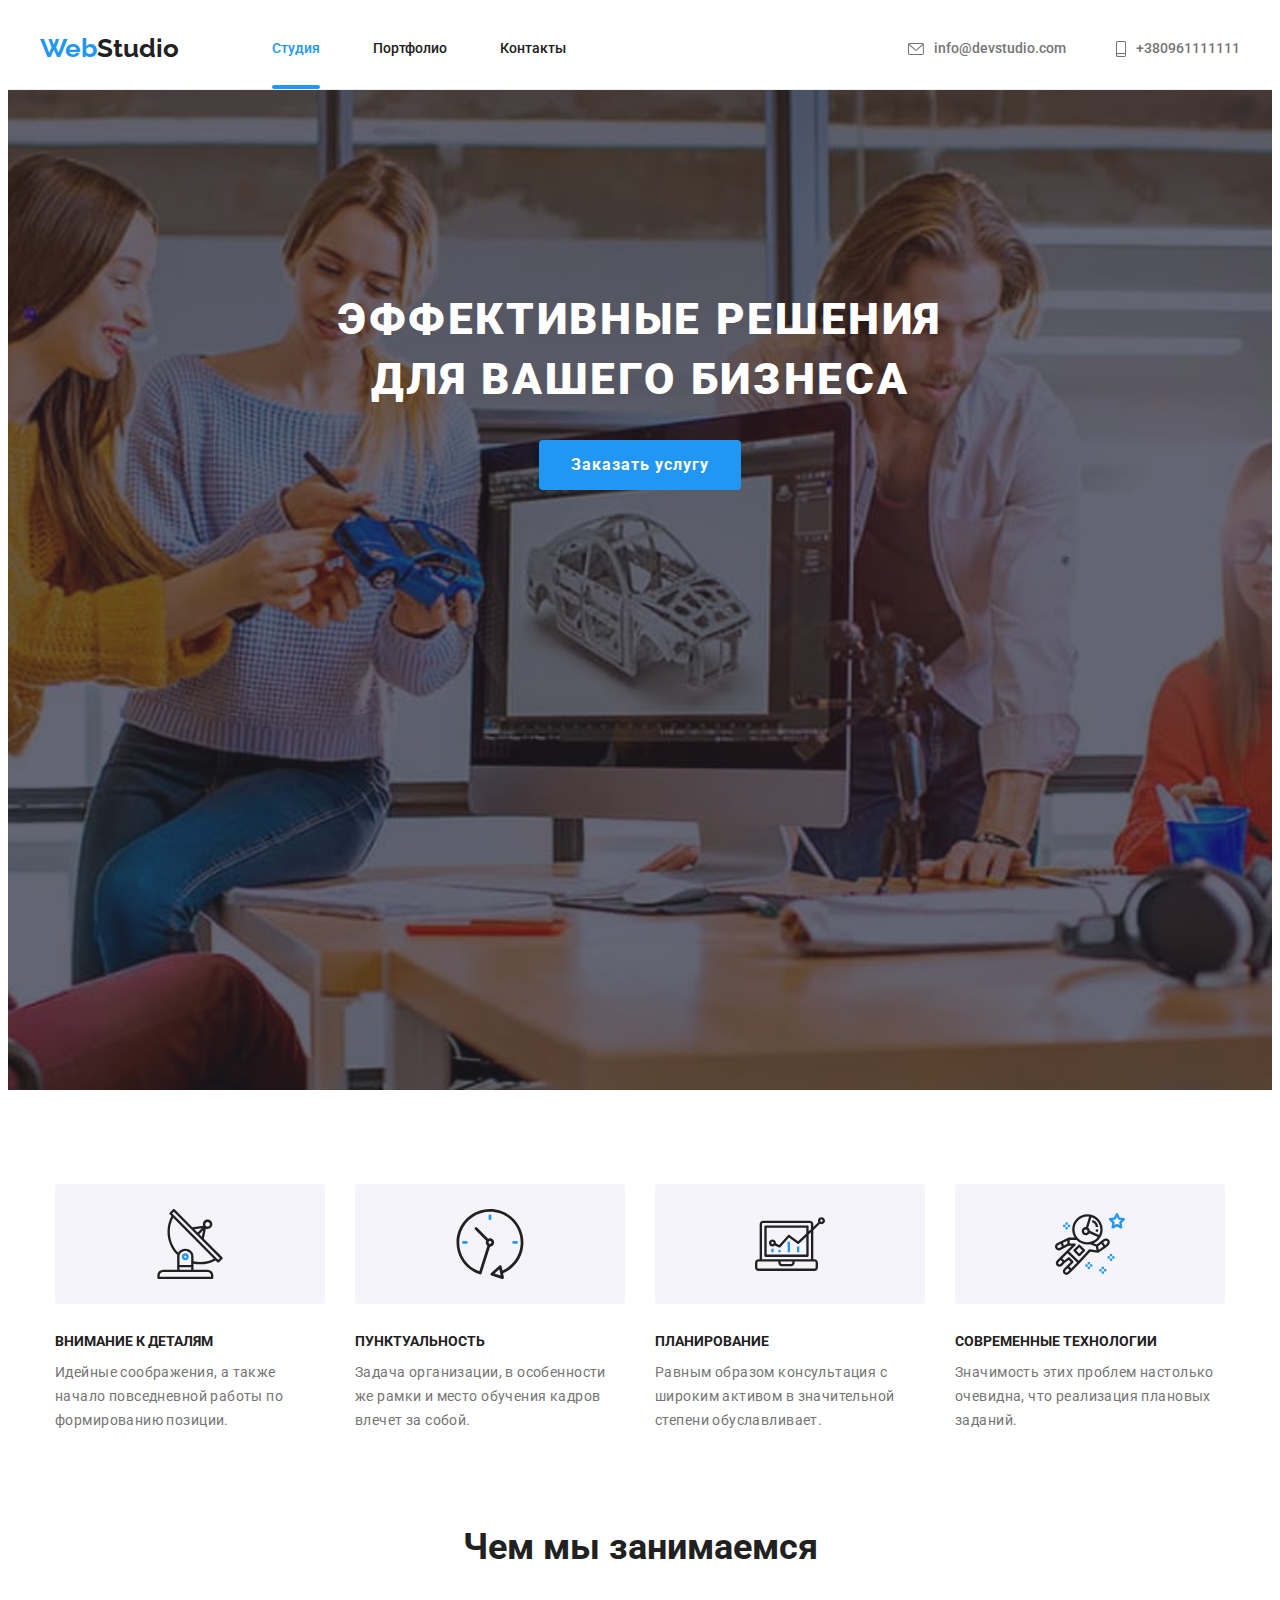
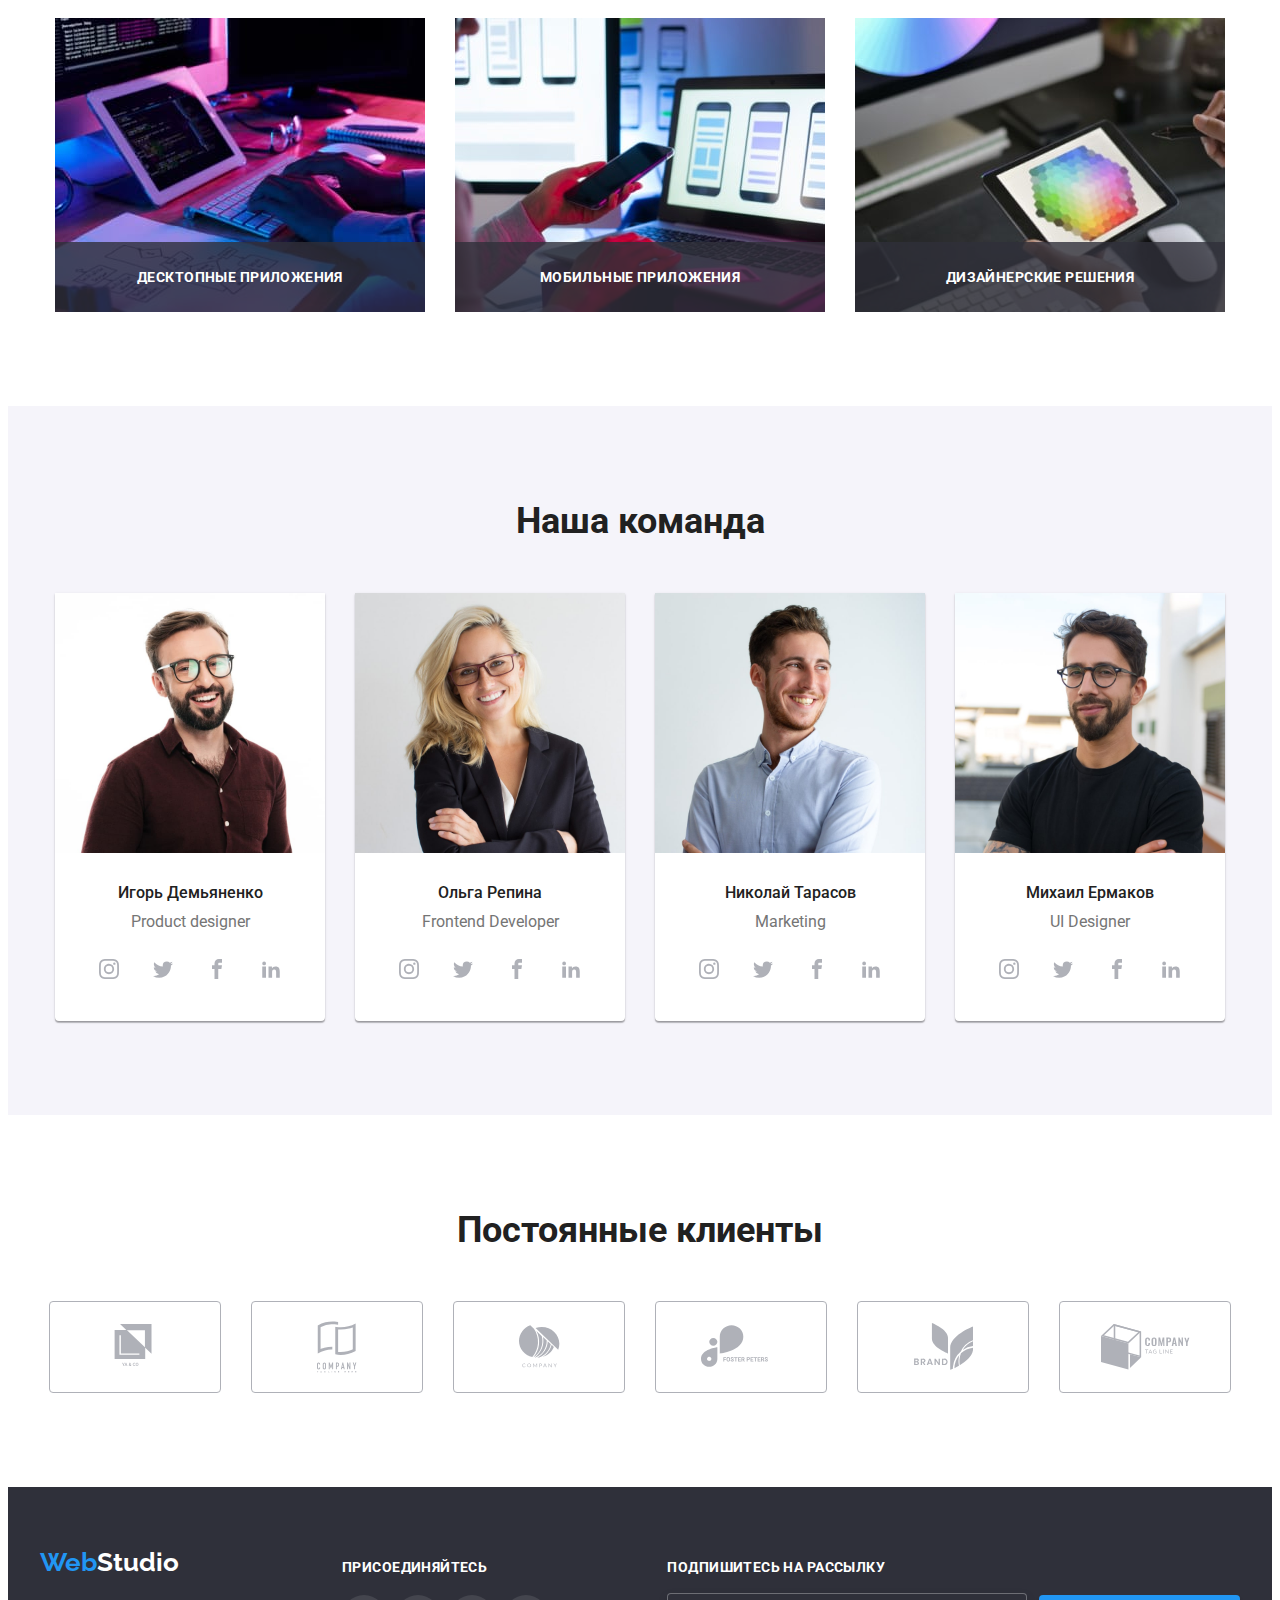
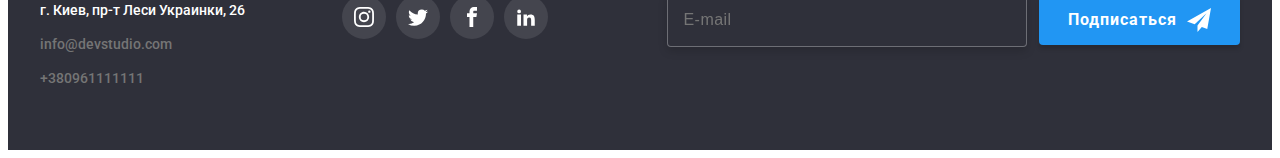
==== index.html @ 66cafb32 "Исходные данные для ДЗ 7" ====
<!DOCTYPE html>
<html lang="en">
  <head>
     <meta charset="UTF-8">
     <meta name="viewport" content="width=device-width, initial-scale=1.0">
     <title>WebStudio</title>
      <link 
        rel="stylesheet" href="https://cdnjs.cloudflare.com/ajax/libs/modern-normalize/1.0.0/modern-normalize.min.css"
        integrity="sha512-ISS7cAi1PEhQ8jnbJpJZMd29NlhNj4AWYyLOSp2CE/CsHxTCu+r+t0D2yoJudVrd0/8fTVPUVDzY5Tvli75u/g==" crossorigin="anonymous"
      />
      <link rel="preconnect" href="https://fonts.gstatic.com">
      <link href="https://fonts.googleapis.com/css2?family=Raleway:wght@700&family=Roboto:wght@400;500;700;900&display=swap" rel="stylesheet">
      <link rel="stylesheet" href="./css/style.css">
  </head>

  <body>
            <!--Шапка сайта с навигацией и контактной информацией-->
    <header class="header-type">
      <div class="container header-nav">
          <nav class="nav">         
            <a class="link-nostyle logo" href="./index.html">Web<span class="header-color">Studio</span></a> 
             
            <ul class="ul-nostyle site-nav">
                <li class="item"><a class="link-nostyle activ-page" href="#">Студия</a></li>
                <li class="item"><a class="link-nostyle link-text" href="./portfolio.html" target="_blank">Портфолио</a></li>
                <li class="item"><a class="link-nostyle link-text" href="#">Контакты</a></li>
            </ul>
          </nav>
           <ul class="ul-nostyle contact-nav">
              <li class="item"><a class="link-nostyle contact-text" href="mailto:info@devstudio.com">
                                      <svg class="contact-icon" width=16 height=12>
                                         <use href="./images/symbol-defs.svg#icon-envelope"></use>
                                      </svg>
                                      <span>info@devstudio.com</span>    
                                </a>
              </li>
              <li class="item"><a class="link-nostyle contact-text" href="tel:380961111111">
                                      <svg class="contact-icon" width=10 height=16>
                                        <use href="./images/symbol-defs.svg#icon-smartphone"></use>
                                     </svg>
                                          <span> +380961111111</span>
                               </a>
                </li>
           </ul>      
      </div>

    </header>

    <main>

           <!--Основная надпись с кнопкой-->
      <section class="hero-type overlay">
        <div class="container">
         <h1 class="hero-text">эффективные решения<br>для вашего бизнеса</h1>
          <button type="button" class="button primary" data-modal-open>Заказать услугу</button>
        </div>
      </section>

      <!--Скилы и технологии-->
      <section class="skils-type">
        <div class="container">
            <h2 class="visually-hidden">Наши преимущества</h2>
            <ul class="ul-nostyle skils-container">
              <li class="skils-element">
                 <h3 class="title-text skils-title">внимание к деталям</h3>
                 <p class="skils-text">Идейные соображения, а также начало повседневной работы по формированию позиции.</p>
              </li>
              <li class="skils-element">
                 <h3 class="title-text skils-title">пунктуальность</h3>
                <p class="skils-text">Задача организации, в особенности же рамки и место обучения кадров влечет за собой.</p>
              </li>
              <li class="skils-element">
                <h3 class="title-text skils-title">планирование</h3>
                <p class="skils-text">Равным образом консультация с широким активом в значительной степени обуславливает.</p>
              </li>
              <li class="skils-element">
                  <h3 class="title-text skils-title">современные технологии</h3>
                  <p class="skils-text">Значимость этих проблем настолько очевидна, что реализация плановых заданий.</p>
              </li>
            </ul>        
        </div>
      </section>
            
      <!--Чем мы занимаемся-->      
      <section class="task-type">
        <div class="container">
           <h2 class="title-text task-title">Чем мы занимаемся</h2>
           <ul class="ul-nostyle task-list">
             <li class="task-element">          
                 <img src="./images/box-1-min.jpg" alt="img1" width="370">
                 <div class="task-img">
                   <h3 class="task-name">Десктопные приложения</h3>
                 </div>  
             </li>
             <li class="task-element">
                   <img src="./images/box-2-min.jpg" alt="img2" width="370">
                  <div class="task-img">
                   <h3 class="task-name">Мобильные приложения</h3>
                 </div>  
             </li>
             <li class="task-element">     
                  <img src="./images/box-3-min.jpg" alt="img3" width="370">
                 <div class="task-img">
                    <h3 class="task-name">Дизайнерские решения</h3>
                 </div>  
             </li>
           </ul>
        </div>
      </section>

      <!--Наша команда-->
      <section class="person-type">
        <div class="container">
            <h2 class="title-text person-title">Наша команда</h2>
            <ul class="ul-nostyle person-list">
              <li class="person-element">
                <img src="./images/01-min.jpg" alt="Игорь Демьяненко" width="270">
                <div class="person-information"> 
                <h3 class="title-text name-text">Игорь Демьяненко</h3>
                <p class="person-work">Product designer</p>
                <div class="social-content">
                  <ul class="ul-nostyle social-list">
                     <li class="social-element">
                        <a href="#" class="link-nostyle social-button">       
                          <svg class="buton-icon" >
                             <use href="./images/symbol-defs.svg#icon-instagram"></use>
                          </svg>              
                        </a>
                      </li>
                     <li class="social-element">
                          <a href="#" class="link-nostyle social-button">       
                            <svg class="buton-icon" >
                              <use href="./images/symbol-defs.svg#icon-twitter"></use>
                            </svg>              
                          </a>
                      </li>
                      <li class="social-element">
                          <a href="#" class="link-nostyle social-button">       
                              <svg class="buton-icon" >
                                 <use href="./images/symbol-defs.svg#icon-facebook"></use>
                              </svg>              
                         </a>
                      </li>
                     <li class="social-element">
                          <a href="#" class="link-nostyle social-button">       
                             <svg class="buton-icon" >
                                <use href="./images/symbol-defs.svg#icon-linkedin2"></use>
                              </svg>              
                          </a>
                      </li>
                   </ul>
                </div>
                </div>
              </li>
              <li class="person-element">
                <img src="./images/04-min.jpg" alt="Ольга Репина" width="270">
                <div class="person-information"> 
                <h3 class="title-text name-text">Ольга Репина</h3>
                <p class="person-work">Frontend Developer</p>
                <div class="social-content">
                      <ul class="ul-nostyle social-list">
                        <li class="social-element">
                           <a href="#" class="link-nostyle social-button">       
                             <svg class="buton-icon" >
                                <use href="./images/symbol-defs.svg#icon-instagram"></use>
                             </svg>              
                           </a>
                         </li>
                        <li class="social-element">
                             <a href="#" class="link-nostyle social-button">       
                               <svg class="buton-icon" >
                                 <use href="./images/symbol-defs.svg#icon-twitter"></use>
                               </svg>              
                             </a>
                         </li>
                         <li class="social-element">
                             <a href="#" class="link-nostyle social-button">       
                                 <svg class="buton-icon" >
                                    <use href="./images/symbol-defs.svg#icon-facebook"></use>
                                 </svg>              
                            </a>
                         </li>
                        <li class="social-element">
                             <a href="#" class="link-nostyle social-button">       
                                <svg class="buton-icon" >
                                   <use href="./images/symbol-defs.svg#icon-linkedin2"></use>
                                 </svg>              
                             </a>
                         </li>
                      </ul>
                </div>
              </div>
              </li>
              <li class="person-element">
                <img src="./images/03-min.jpg" alt="Николай Тарасов" width="270">
                <div class="person-information">
                    <h3 class="title-text name-text">Николай Тарасов</h3>
                    <p class="person-work">Marketing</p>
                      <div class="social-content">
                        <ul class="ul-nostyle social-list">
                           <li class="social-element">
                              <a href="#" class="link-nostyle social-button">       
                                <svg class="buton-icon" >
                                   <use href="./images/symbol-defs.svg#icon-instagram"></use>
                                </svg>              
                              </a>
                            </li>
                           <li class="social-element">
                                <a href="#" class="link-nostyle social-button">       
                                  <svg class="buton-icon" >
                                    <use href="./images/symbol-defs.svg#icon-twitter"></use>
                                  </svg>              
                                </a>
                            </li>
                            <li class="social-element">
                                <a href="#" class="link-nostyle social-button">       
                                    <svg class="buton-icon" >
                                       <use href="./images/symbol-defs.svg#icon-facebook"></use>
                                    </svg>              
                               </a>
                            </li>
                           <li class="social-element">
                                <a href="#" class="link-nostyle social-button">       
                                   <svg class="buton-icon" >
                                      <use href="./images/symbol-defs.svg#icon-linkedin2"></use>
                                    </svg>              
                                </a>
                            </li>
                         </ul>
                      </div>
                  </div>
              </li>
              <li class="person-element">
                <img src="./images/02-min.jpg" alt="Михаил Ермаков" width="270">
               <div class="person-information">
                  <h3 class="title-text name-text">Михаил Ермаков</h3>
                  <p class="person-work">UI Designer</p>
                  <div class="social-content">
                     <ul class="ul-nostyle social-list">
                        <li class="social-element">
                           <a href="#" class="link-nostyle social-button">       
                             <svg class="buton-icon" >
                                <use href="./images/symbol-defs.svg#icon-instagram"></use>
                             </svg>              
                           </a>
                         </li>
                        <li class="social-element">
                             <a href="#" class="link-nostyle social-button">       
                               <svg class="buton-icon" >
                                 <use href="./images/symbol-defs.svg#icon-twitter"></use>
                               </svg>              
                             </a>
                         </li>
                         <li class="social-element">
                             <a href="#" class="link-nostyle social-button">       
                                 <svg class="buton-icon" >
                                    <use href="./images/symbol-defs.svg#icon-facebook"></use>
                                 </svg>              
                            </a>
                         </li>
                        <li class="social-element">
                             <a href="#" class="link-nostyle social-button">       
                                <svg class="buton-icon" >
                                   <use href="./images/symbol-defs.svg#icon-linkedin2"></use>
                                 </svg>              
                             </a>
                         </li>
                      </ul>
                   </div>
               </div>
              </li>
            </ul>
        </div>
      </section>   

      <!--Постоянные клиенты-->

      <section class="regular-clients">
        <div class="container">
          <h2 class="title-text clients-title">Постоянные клиенты</h2>
            <ul class="ul-nostyle list-clients">
                   <li class="item-clients">
                     <a href="#" class="link-nostyle logo-tipe">
                      <svg class= clients-logo width=50 height=45>
                        <use href="./images/symbol-defs.svg#icon-logo-1"></use>
                      </svg>
                         <span class="visually-hidden"> client 1</span>
                        </a>
                   </li>
                   <li class="item-clients">
                    <a href="#" class="link-nostyle logo-tipe">
                      <svg class= clients-logo width=40 height=52>
                        <use href="./images/symbol-defs.svg#icon-logo-2"></use>
                      </svg>
                         <span class="visually-hidden"> client 1</span>
                    </a>
                   </li> 
                   <li class="item-clients">
                    <a href="#" class="link-nostyle logo-tipe">
                      <svg class= clients-logo width=41 height=43>
                        <use href="./images/symbol-defs.svg#icon-logo-3"></use>
                      </svg>
                         <span class="visually-hidden"> client 1</span>
                    </a>
                   </li> 
                   <li class="item-clients">
                    <a href="#" class="link-nostyle logo-tipe">
                      <svg class= clients-logo width=80 height=43>
                        <use href="./images/symbol-defs.svg#icon-logo-4"></use>
                      </svg>
                         <span class="visually-hidden"> client 1</span>
                    </a>
                   </li> 
                   <li class="item-clients">
                    <a href="#" class="link-nostyle logo-tipe">
                      <svg class= clients-logo width=59 height=47>
                        <use href="./images/symbol-defs.svg#icon-logo-5"></use>
                      </svg>
                         <span class="visually-hidden"> client 1</span>
                    </a>
                   </li>
                   <li class="item-clients">
                    <a href="#" class="link-nostyle logo-tipe">
                      <svg class= clients-logo width=89 height=46>
                        <use href="./images/symbol-defs.svg#icon-logo-6"></use>
                      </svg>
                         <span class="visually-hidden"> client 1</span>
                    </a>
                   </li>

            </ul>

        </div>



      </section>
    </main>

    <!--Подвал-->    
    <footer class="footer-type">       
      <div class="container footer-contact">
        <div class="adress-container">
         <a  href="./index.html" class="link-footer logo logo-footer">Web<span class="footer-color">Studio</span></a>          
        
         <ul class="ul-nostyle">
           <li class="footer-element">
             <address>
               <a class="link-footer footer-text" href="#">г. Киев, пр-т Леси Украинки, 26</a>
             </address>        
           </li>
           <li class="footer-element">
             <a class="link-footer footer-contact-text" href="mailto:info@devstudio.com">info@devstudio.com</a>
           </li>
           <li class="footer-element">
             <a class="link-footer footer-contact-text" href="tel:380961111111">+380961111111</a>
           </li>
         </ul>
        </div>
        <div>
          <p class="footer-social-title">присоединяйтесь</p>
          <ul class="ul-nostyle social-list">
            <li class="social-element">
               <a href="#" class="link-nostyle social-button buton-footer">       
                 <svg class="buton-icon" >
                    <use href="./images/symbol-defs.svg#icon-instagram"></use>
                 </svg>              
               </a>
             </li>
            <li class="social-element">
                 <a href="#" class="link-nostyle social-button buton-footer">       
                   <svg class="buton-icon" >
                     <use href="./images/symbol-defs.svg#icon-twitter"></use>
                   </svg>              
                 </a>
             </li>
             <li class="social-element">
                 <a href="#" class="link-nostyle social-button buton-footer">       
                     <svg class="buton-icon" >
                        <use href="./images/symbol-defs.svg#icon-facebook"></use>
                     </svg>              
                </a>
             </li>
            <li class="social-element">
                 <a href="#" class="link-nostyle social-button buton-footer">       
                    <svg class="buton-icon" >
                       <use href="./images/symbol-defs.svg#icon-linkedin2"></use>
                     </svg>              
                 </a>
             </li>
          </ul>
        </div>
         <div class="mail-container">
          <p class="footer-mail-title">подпишитесь на рассылку</p>
          <form class="mail-list">
            <label for="email" class="email">
               <input class="mail-imput" type="email" name="email" id="email" placeholder="E-mail">
               
            </label>

            <button type="submit" class="button mail-button">
                        <span class="mail-button-text">Подписаться</span>
                        <svg class="mail-button-icon" width=24 height=24>
                          <use href="./images/symbol-defs.svg#send"></use>
                       </svg>
                      
            </button>
          </form>
        </div>
    </div>
     
    </footer>   
    
<!--Модальное окно-->

    <div class="backdrop is-hidden" data-modal>

         <div class="modal">          
          
            <form class="apply-form">

              <h2 class="modal-title">Оставьте свои данные, мы вам перезвоним</h2>

              <div class="form-field">
                 <label for="name" class="label-text">Имя</label>
                   <div class="entry-field">
                     <input type="text" name="name" id="name">
                     <svg class="field-icon">
                      <use href="./images/symbol-defs.svg#person"></use>
                    </svg>        
                  </div>
            </div>

            <div class="form-field">
              <label for="tel" class="label-text">Телефон</label>
                <div class="entry-field">
                    <input type="tel" name="tel" id="tel">
                      <svg class="field-icon">
                        <use href="./images/symbol-defs.svg#phone-18"></use>
                     </svg>      
               </div>
            </div>

            <div class="form-field">
               <label for="mail" class="label-text">Почта</label>
                 <div class="entry-field">
                   <input type="email" name="mail" id="mail">         
                     <svg class="field-icon">
                        <use href="./images/symbol-defs.svg#email-18"></use>
                     </svg> 
                </div>     
            </div>

            <div class="form-field">
               <label for="komment" class="label-text">Комментарий</label>
                <textarea name="komment" id="komment" rows="6" placeholder="Введите текст" ></textarea>
              </div>

              <div class="checkbox-container">
                 <input type="checkbox" name="policy" id="policy" class="checkbox">
                     <label for="policy" class="label">Соглашаюсь с рассылкой и принимаю 
                         <a class="contract-link" href="#">Условия договора</a>
                     </label>
              </div>

              <div class="form-field">
                <button type="submit" class="button form-button">Отправить</button>
              </div>
            </form>

            <button data-modal-close type="button" class="modal-button">
              <svg  class=cross width=11 height=11 >
                <use href="./images/symbol-defs.svg#cross"></use>
             </svg>     
            </button>
         </div>

        
    </div>
<!--Скрипт-->

  <script src="./js/modal.js"></script>

  </body>
</html>
---- css/style.css ----
:root {
    /* CSS переменніе к тексту */
    --primary-text-color: #757575;
    --title-text-color: #212121;
    --accent-text-color: #2196F3;
    /* CSS переменніе к фону */
    --primary-color: #ffffff;
    --secondary-color: #F5F4FA;
    --hero-footer-color: #2f303a;   
    /* переменніе к шрифту */
    --primary-font: Roboto;
    --logo-font: Raleway;
    --reserve-font: sans-serif;
    --cubic: cubic-bezier(0.4, 0, 0.2, 1);
}
body {
    background-color: var(--primary-color);

    font-family: var(--primary-font), var(--reserve-font);
    font-weight: 400;
    font-size: 14px;
    line-height: 1.72;

    color: var(--primary-text-color);
}
                /* Отмена стилей списка */
.ul-nostyle {
    list-style: none;
    margin: 0;
    padding: 0;
}
                /* Отмена стилей ссілок */
.link-nostyle,
.link-footer {
    display: inline-block;
    text-decoration: none;
    margin: 0;
    padding: 0;

    transition: color 250ms var(--cubic), background-color 250ms var(--cubic);
 

    font-weight: 500;
    font-size: 14px;
    line-height: 1.14;
}
.link-nostyle:hover,
.link-nostyle:focus,
.link-footer:hover,
.link-footer:focus {
    color: var(--accent-text-color);
}

.link-nostyle {
    display: flex;
    align-items: center;
   
}

.cards-nostyle {
    text-decoration: none;
    color: var(--primary-text-color);
}


                /* Оформление цвета ссілки активной страниці */
.activ-page {
    color: var(--accent-text-color);
    padding: 32px 0;
}
.item .activ-page {
    position: relative;
}
.activ-page::after {
   
    position: absolute;
    bottom: 0;
    content: "";
    height: 4px;
    width: 100%;
    border-radius: 2px;
    
    background: var(--accent-text-color);
}
                /* Оформление логотипа */
.logo {
    margin-right: 93px;
    padding-top: 25px;
    padding-bottom: 25px; 
    font-weight: 700;
    font-size: 26px;
    line-height: 1.2;
    font-family: var(--logo-font),var(--reserve-font);
    color: var(--accent-text-color);
}
.logo-footer {
    padding-top: 0px;
    padding-bottom: 0px; 
    margin-bottom: 20px;
}

.header-color {
    color: var(--title-text-color);
}
.footer-color {
    color: var(--primary-color);
}
                /* Оформление header and footer */
.header-type {
    border-bottom: 1px solid #ececec;
    background-color: var(--primary-color);
}
.link-text {
    padding: 32px 0px;
    color: var(--title-text-color);
}
.contact-text {
    padding: 32px 0px;
    color:var(--primary-text-color)
}
.footer-contact-text {
    color:var(--primary-text-color)
}
.footer-type,
.hero-type  {
    background-color: var(--hero-footer-color);
}
.footer-type {
    padding: 60px 0px;
}
.footer-text {
    color: var(--primary-color);
}
address { font-style: normal; }

.footer-element {
    margin-bottom: 10px;
}
.footer-element:last-child {
    margin-bottom: 0px;
}

.item .link-text {
    position: relative;
}

.link-text:after {
    position: absolute;
    content: "";
    width: 100%;
    height: 4px;
    border-radius: 2px;
    left: 0;
    bottom: 0;
    background-color: var(--accent-text-color);
    transform: scale(0);
    transition: transform 250ms var(--cubic);
    /* opacity: 0; */
}
.link-text:hover::after,
.link-text:focus::after{
    transform: scale(1);
    /* opacity: 1; */
}

.mail-list {
    display: flex;
    align-items: center;
}
.email {
    display: flex;
    height: 50px;
    width: 360px;
    margin-right: 12px;
    align-items: center;
}
.mail-imput {
    height: 100%;
    width: 100%;
    margin: 0;
    padding-left: 15px;

    font-size: 16px;
    line-height: 1.25;
    letter-spacing: 0.03em;
    background-color: var(--hero-footer-color);
    border: 1px solid rgba(255, 255, 255, 0.3);
    border-radius: 4px;
    filter: drop-shadow(0px 4px 4px rgba(0, 0, 0, 0.15));
    color: rgba(255, 255, 255, 0.6);
}


/* Оформление заголовков */
.title-text {
    margin-top: 0px;
    margin-bottom: 0px;
    color: var(--title-text-color);
}
.container {
    margin: 0px auto; 
    padding: 0px 15px;

    width: 1200px;
}
img {
    display: block;
}

/* button CSS */
.button {
    display: inline-block;
    border: none;
    border-radius: 4px;
    font-family: inherit;
    color: #000000;
    background-color: var(--primary-color);
    transition: background-color 250ms var(--cubic), color 250ms var(--cubic),
    box-shadow 250ms var(--cubic);
    
}
.button.primary {

   padding: 10px 32px;
   
   
    background-color: var(--accent-text-color);

    font-weight: 700;
    font-size: 16px;
    line-height: 1.88;
    letter-spacing: 0.06em;

    color: var(--primary-color);
}
.button.secondary {
    padding: 6px 22px;
   background-color: var(--secondary-color);

   font-weight: 500;
   font-size: 16px;
   line-height: 1.62;

   text-align: center;

   color: var(--title-text-color);
}
.button:hover,
.button:focus {
    cursor: pointer;
    box-shadow: 0px 3px 1px rgba(0, 0, 0, 0.1),
    0px 1px 2px rgba(0, 0, 0, 0.08),
    0px 2px 2px rgba(0, 0, 0, 0.12);
    background-color: var(--accent-text-color);
    color: var(--primary-color);
}
.button.mail-button {
   display: flex;
   height: 50px;
   align-items: center;
    padding:0 29px;

    color: var(--primary-color);
    font-weight: 700;
    font-size: 16px;
    line-height: 1.88;
    letter-spacing: 0.06em;

    background-color: var(--accent-text-color);
    box-shadow: 0px 4px 4px rgba(0, 0, 0, 0.15);
    border-radius: 4px;
}

.mail-button-text {
    margin-right: 10px;
}
.mail-button-icon {
    fill: currentColor;
}



 /*Оформление сраниці Студия  */

 .hero-type {
     padding: 200px 0px;

    text-align: center;
   }
   
.hero-text {
    margin-top: 0;
    margin-bottom: 30px;

    font-weight: 900;
    font-size: 44px;
    line-height: 1.36;
    letter-spacing: 0.06em;
    text-transform: uppercase;
    color: var(--primary-color);

}
.overlay {
    height: 600px;
    max-width: 1600px;
    margin-left: auto;
    margin-right: auto;

    background-image: linear-gradient(
                         to right,
                         rgba(47,48,58, 0.4),
                         rgba(47, 48, 58, 0.4)
                         ),
                        url(../images/comando.jpg);

    background-repeat: no-repeat;
    background-position: center;
    background-size: cover;
}
.skils-type, 
.task-type {
    background-color: var(--primary-color);
}
.skils-type {
    padding: 94px 0px;
}
.task-type {
    padding-bottom: 94px;

}
.skils-title {
    margin-bottom: 10px;
    font-weight: 700;
    font-size: 14px;
    line-height: 1.14;

    text-transform: uppercase;
}
.task-img {
    position: relative;
   
}
.task-name {
    position: absolute;
    bottom: 0;
    left: 0;

    display: flex;
    height: 70px;
    width: 100%;
    margin: 0;
    padding: 0;
    justify-content: center;
    align-items: center;

    font-weight: 700;
    font-size: 14px;
    line-height: 1.143;
    letter-spacing: 0.03em;
    text-transform: uppercase;
    background-color: rgba(47, 48, 58, 0.8);
    color: var(--primary-color);
}

.task-title,
.person-title,
.clients-title {
    margin-bottom: 50px;
    text-align: center;

    font-weight: 700;
    font-size: 36px;
    line-height: 1.17;
    
}
.person-type {
    padding: 94px 0px;

    background-color: var(--secondary-color);
    
}

.name-text {
    margin-bottom: 10px;
    text-align: center;


    font-weight: 500;
    font-size: 16px;
    line-height: 1.19;

}
.person-work {
    margin-top: 0px;
    margin-bottom: 16px;

    text-align: center;

    font-size: 16px;
    line-height: 19px;
}

.visually-hidden {
    position: absolute;
    clip: rect(0 0 0 0);
    width: 1px;
    height: 1px;
    margin: -1px;

}
.nav {
display: flex;
align-items: center;
}
.site-nav .item {
    display: inline-block;
    margin-right: 50px;
}

.site-nav .item:last-child {
    margin-right: 0px;
}
.contact-nav {
    display: flex;
}
.contact-nav .item {
    margin-right: 50px;
}
.contact-nav .item:last-child {
    margin-right: 0px;
}

.header-nav {
    display: flex;
    align-items: center;
    justify-content: space-between;
}
.skils-text {
    margin: 0;
    letter-spacing: 0.03em;
}
.skils-container,
.task-list,
.person-list,
.list-clients {
    display: flex;
    justify-content: center;
}

.skils-element {
width: 270px;
margin-right: 30px;
}
.skils-element:last-child {
    margin-right: 0px;
}
.skils-element::before {
    display: block;
    content: "";
    height: 120px;
    margin-bottom: 30px;
    border-radius: 4px;
    background: var(--secondary-color);
    background-size: 70px;
    background-repeat: no-repeat;
    background-position: center;
   
}
.skils-element:nth-child(1)::before {
    background-image: url(../images/icons/antenna.svg);
}
.skils-element:nth-child(2)::before {
    background-image: url(../images/icons/clock.svg);
}
.skils-element:nth-child(3)::before {
    background-image: url(../images/icons/diagram.svg);
}
.skils-element:nth-child(4)::before {
    background-image: url(../images/icons/astronaut.svg);
}
.task-element {
    width: 370;
    margin-right: 30px;
}
.task-element:last-child {
    margin-right: 0px;
}
.person-information {
    padding: 30px 32px;
}
.person-element {
    width: 270px;
    margin-right: 30px;

    box-shadow: 0px 1px 3px rgba(0, 0, 0, 0.12),
                0px 1px 1px rgba(0, 0, 0, 0.14),
                0px 2px 1px rgba(0, 0, 0, 0.2);
    border-radius: 0px 0px 4px 4px;
    background-color: var(--primary-color);
}
.person-element:last-child {
    margin-right: 0px; 
}
.regular-clients {
    padding-top: 94px;
    padding-bottom: 94px;
    background-color: var(--primary-color);
}
.item-clients {
    display: flex;

    width: 170px;
    height: 90px;
    margin-right: 30px;
    border: 1px solid #AFB1B8;
    transition: border 250ms var(--cubic);
    
    color: #AFB1B8;
    border-radius: 4px;
}
.item-clients:last-child {
    margin-right: 0px;
}
.item-clients:hover,
.item-clients:focus {
    cursor: pointer;
    border: 1px solid var(--accent-text-color);
    color: var(--accent-text-color);
}
.logo-tipe {

    display: flex;
    justify-content: center;
    align-items: center;
    margin: 0px;
    padding: 0px;
    width: 100%;
    height: 100%;

    color: currentColor;    
}

.clients-logo,
.clients-logo:hover {
    fill: currentColor;
}


/* Оформление Портфолио */

.portfolio-cards {
    padding: 94px 0;
}

.cards-title {
    margin: 0px;
    padding: 0px;
    margin-bottom: 4px;

    font-weight: 700;
    font-size: 18px;
    line-height: 2.0;

}
.cards-text {
    margin: 0px;
    padding: 0px;

    font-size: 16px;
    line-height: 1.88;
}
.filter-buttons {
    display: flex;
    justify-content: center;
    margin-bottom: 50px;
}
.filter-element {
    margin-right: 8px;
}
.filter-element:last-child {
    margin-right: 0px;
}
.cards-container {
    display: flex;
    flex-wrap: wrap;
}
.cards-element {
    width: 370px;
    margin-right: 30px;
    margin-bottom: 30px;

    border: 1px solid #eeeeee;
    transition: box-shadow 250ms var(--cubic);

}
.cards-element:nth-child(3n) {
    margin-right: 0px;
}
.cards-element:nth-last-child(-n+3) {
    margin-bottom: 0px;
}

.cards-link {
    display: block;
    width: 100%;
    height: 100%;
}

.cards-element:hover,
.cards-nostyle.cards-link:focus {
    box-shadow: 0px 1px 1px rgba(0, 0, 0, 0.12),
                0px 4px 4px rgba(0, 0, 0, 0.06),
                1px 4px 6px rgba(0, 0, 0, 0.16);
    
}




.cards-information {
    padding: 20px 24px;
}

.cards-position {
    position: relative;
    overflow: hidden;
}

.overlay-portfolio {
    position: absolute;

  top: 0;
  left: 0;
    width: 100%;
    height: 100%;
    background-color:rgba(33, 150, 243, 0.9);
    transform: translateY(100%);
    transition: transform 250ms var(--cubic);
}

.cards-content {
    position: absolute;
    top: 0;
    left: 0;
    margin: 0;
    padding: 63px 24px;
  
    font-weight: 400;
    font-size: 18px;
    line-height: 1.556;
    letter-spacing: 0.03em;
    color: var(--primary-color);

}

.cards-element:hover .overlay-portfolio,
.cards-nostyle.cards-link:focus .overlay-portfolio {
    opacity: 1;
    transform: translateY(0);
}


/* кнопки соцсетей */
.social-content,
.social-list  {
    display: flex;
}
.social-button {
    display: flex;
    justify-content: center;
    align-items: center;
    padding: 0px;
    cursor: pointer;
    border: none;
    height: 100%;
    width: 100%;
    border-radius: 50%;
   color: #AFB1B8;
    background-color: var(--primary-color);
    fill: #AFB1B8;

}
.social-element {
    display: flex;
    margin-right: 10px;
    height: 44px;
    width: 44px;
}
.social-element:last-child {
    margin-right: 0px;
}
.buton-icon {
    width: 20px;
    height: 20px;
    fill: currentColor;
}
 .social-button:hover,
 .social-button:focus {
     color: var(--primary-color);
     background-color: var(--accent-text-color);
 }
 
 /* иконки почті и телефона */
 .contact-icon {
     margin-right: 10px;
     fill: currentColor;
 }
 /* Иконки футера */

 .adress-container {
     margin-right: 70px;
 }
 .mail-container {
     margin-left: auto;
 }
 .footer-contact {
     display: flex;
 }
 .footer-social-title,
 .footer-mail-title    {
     margin: 12px 0px 20px;

    font-weight: 700;
    font-size: 14px;
    line-height: 1.143;
    letter-spacing: 0.03em;
    text-transform: uppercase;

    color: var(--primary-color);
     
 }
 .buton-footer {  
     background-color: rgba(255, 255,255, .1);
     color: var(--primary-color);
 }

 /* Окно рассылки */




 /* Модальное окно и бекдроп */


.backdrop {
    position: fixed;
    top: 0;
    left: 0;
    height: 100%;
    width: 100%;
    opacity: 1;
    background-color: rgba(0, 0, 0, 0.2);
    transition: opacity 250ms var(--cubic);

}
.backdrop.is-hidden {
    opacity: 0;
    pointer-events: none;
}
.backdrop .is-hidden .modal {
    transform: translate(-50%, -50%) scale(0.6);
}
.modal {
    position: absolute;
    left: 50%;
    top: 50%;

    width: 528px;
    height: 581px;
    padding: 40px;

    border-radius: 4px;
    box-shadow:  0px 1px 3px rgba(0, 0, 0, 0.12),
                 0px 1px 1px rgba(0, 0, 0, 0.14), 
                 0px 2px 1px rgba(0, 0, 0, 0.2);;
    background-color: var(--primary-color);
    transform: translate(-50%, -50%) scale(1);
    transition: transform 250ms var(--cubic);
    
}
.apply-form {
    width: 100%;
    /* border: 1px solid tomato; */
    margin-left: auto;
    margin-right: auto;
}
.form-field {
    display: flex;
    flex-direction: column;
    margin-bottom: 10px;
    width: 100%;
  
}
.form-field input {
    width: 100%;
    margin: 0;
    padding: 12px 16px 12px 42px;
    border: 1px solid rgba(33, 33, 33, 0.2);
    border-radius: 4px;
    transition:  border 250ms var(--cubic);
}
textarea {
    resize: none;
}

.form-field textarea {
    width: 100%;
    margin: 0;
    padding: 12px 16px;
    border: 1px solid rgba(33, 33, 33, 0.2);
    border-radius: 4px;
}

.entry-field {
    position: relative;
}
.field-icon {
    position: absolute;
    left: 12px;
    top: 50%;
    transform: translateY(-50%);
    width: 18px;
    height: 18px;
    fill: currentColor;
    transition:  fill 250ms var(--cubic);
}
.form-field input:hover,
.form-field input:focus,
.form-field textarea:hover,
.form-field textarea:focus {
    cursor: pointer;
    border: 1px solid var(--accent-text-color);

}
.form-field input:hover+.field-icon,
.form-field input:focus+.field-icon {
    fill: var(--accent-text-color);
}
/* Оформление  чекбокса */


.contract-link {
    color: var(--accent-text-color);
}

.checkbox-container{
    display: flex;
    position: relative;
    margin-top: 20px;
    margin-bottom: 30px;
}
.checkbox {
    position: absolute;
    /* -webkit-appearance: none;
    -moz-appearance: none;
    appearance: none; */
    width: 1px;
    height: 1px;
    margin: -1px;
    border: 0;
    padding: 0;
    clip: rect(0 0 0 0);
    overflow: hidden;
}
.label {
    display: flex;
    margin-left: auto;
    margin-right: auto;
    padding-left: 8px;
}
/* .checkbox:focus+.label::after, */
.label::after {
    position: absolute;
    left: 12px;
    top: 50%;  
    transform: translateY(-50%);
    content: "";
    width: 16px;
    height:16px;
    background-color: var(--primary-color);
    border: 2px solid var(--title-text-color);
    border-radius: 4px;
}
.checkbox:checked+.label::after,
.checkbox:checked:focus+.label::after {
    background-color: var(--accent-text-color);
    border: var(--accent-text-color);
    background-image: url(../images/icons/icon-check.svg);
    background-size: contain;
    background-origin: border-box;
}

.checkbox:focus+.label::after {
     border: 2px solid var(--accent-text-color);
}

/*  END Оформление  чекбокса END */


.modal-title {
    margin: 0 0 12px ;
    font-weight: 700;
    font-size: 20px;
    line-height: 1.15;
    text-align: center;
    letter-spacing: 0.03em;
    color: var(--title-text-color);

}
.label-text {
    margin-bottom: 4px;
    font-size: 12px;
    line-height: 1.167;
    letter-spacing: 0.01em;
}
textarea::placeholder {
    color: rgba(117, 117, 117, 0.5);
}

.form-button {
    margin-left: auto;
    margin-right: auto;
    padding: 10px 55px;

    font-weight: 700;
    font-size: 16px;
    line-height: 1.875;
    letter-spacing: 0.06em;

    box-shadow: 0px 4px 4px rgba(0, 0, 0, 0.15);
    background-color: var(--accent-text-color);
    color: var(--primary-color);

}
.button.form-button:hover,
.button.form-button:focus {
    background-color: #188CE8;
}


/* Кнопка модального окна */

.modal-button {
    position: absolute;
    top: 8px;
    right: 8px;
    display: flex;
    justify-content: center;
    align-items: center;
    padding: 0px;
    transition: color 250ms var(--cubic), border 250ms var(--cubic);

    cursor: pointer;
    width: 31px;
    height: 31px;
    border: 1px solid rgba(0, 0, 0, 0.1);
    border-radius: 50%;
    color: var(--title-text-color);
    background-color: var(--primary-color);
}

.modal-button:hover,
.modal-button:focus {
  
   color: var(--accent-text-color);
}
.cross,
.cross :hover {
    fill: currentColor;
}

/* #icon-check--- id для галочки  */
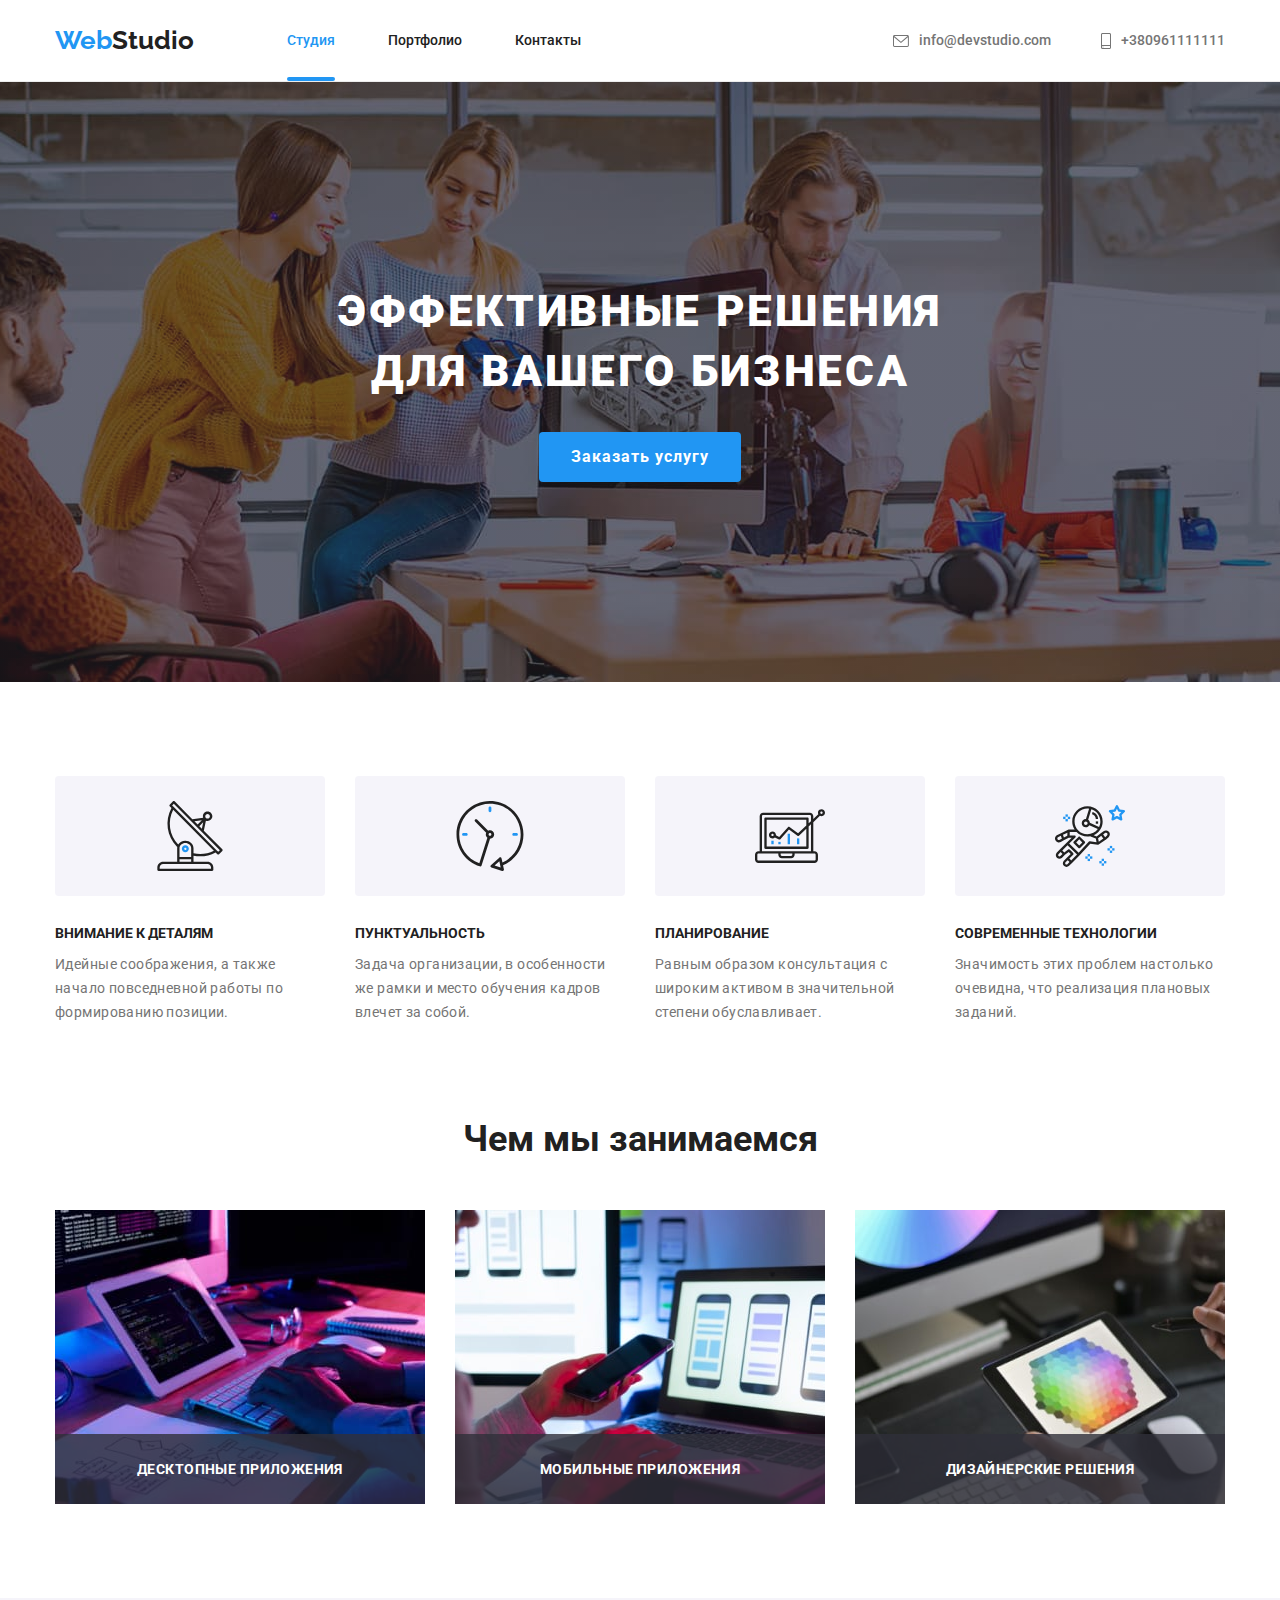
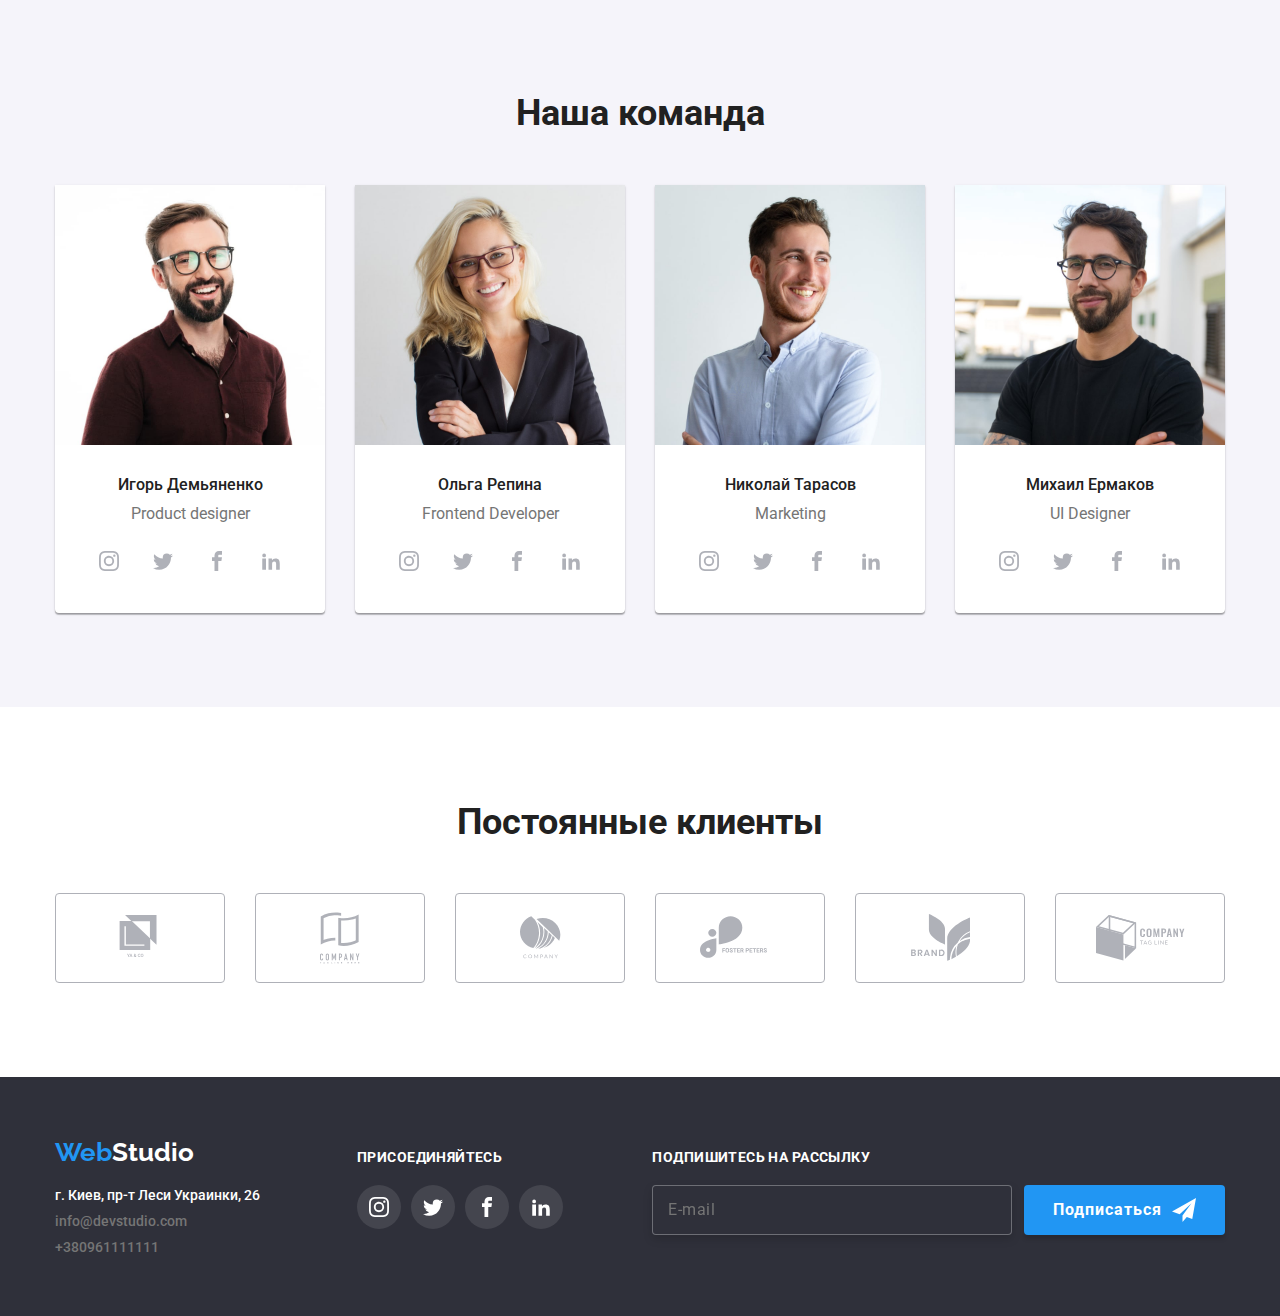
==== commit be6486dc: "Нарезает scss файлы" ====
--- a/index.html
+++ b/index.html
@@ -4,13 +4,13 @@
      <meta charset="UTF-8">
      <meta name="viewport" content="width=device-width, initial-scale=1.0">
      <title>WebStudio</title>
-      <link 
+      <!-- <link 
         rel="stylesheet" href="https://cdnjs.cloudflare.com/ajax/libs/modern-normalize/1.0.0/modern-normalize.min.css"
         integrity="sha512-ISS7cAi1PEhQ8jnbJpJZMd29NlhNj4AWYyLOSp2CE/CsHxTCu+r+t0D2yoJudVrd0/8fTVPUVDzY5Tvli75u/g==" crossorigin="anonymous"
-      />
+      /> -->
       <link rel="preconnect" href="https://fonts.gstatic.com">
       <link href="https://fonts.googleapis.com/css2?family=Raleway:wght@700&family=Roboto:wght@400;500;700;900&display=swap" rel="stylesheet">
-      <link rel="stylesheet" href="./css/style.css">
+      <link rel="stylesheet" href="./css/main.min.css">
   </head>
 
   <body>
--- a/css/main.min.css
+++ b/css/main.min.css
@@ -0,0 +1,2 @@
+/*! modern-normalize v1.0.0 | MIT License | https://github.com/sindresorhus/modern-normalize */*,*::before,*::after{-webkit-box-sizing:border-box;box-sizing:border-box}:root{-moz-tab-size:4;-o-tab-size:4;tab-size:4}html{line-height:1.15;-webkit-text-size-adjust:100%}body{margin:0}body{font-family:system-ui,-apple-system,"Segoe UI",Roboto,Helvetica,Arial,sans-serif,"Apple Color Emoji","Segoe UI Emoji"}hr{height:0;color:inherit}abbr[title]{-webkit-text-decoration:underline dotted;text-decoration:underline dotted}b,strong{font-weight:bolder}code,kbd,samp,pre{font-family:ui-monospace, SFMono-Regular, Consolas, 'Liberation Mono', Menlo, monospace;font-size:1em}small{font-size:80%}sub,sup{font-size:75%;line-height:0;position:relative;vertical-align:baseline}sub{bottom:-0.25em}sup{top:-0.5em}table{text-indent:0;border-color:inherit}button,input,optgroup,select,textarea{font-family:inherit;font-size:100%;line-height:1.15;margin:0}button,select{text-transform:none}button,[type='button'],[type='reset'],[type='submit']{-webkit-appearance:button}::-moz-focus-inner{border-style:none;padding:0}:-moz-focusring{outline:1px dotted ButtonText}:-moz-ui-invalid{box-shadow:none}legend{padding:0}progress{vertical-align:baseline}::-webkit-inner-spin-button,::-webkit-outer-spin-button{height:auto}[type='search']{-webkit-appearance:textfield;outline-offset:-2px}::-webkit-search-decoration{-webkit-appearance:none}::-webkit-file-upload-button{-webkit-appearance:button;font:inherit}summary{display:list-item}.ul-nostyle{list-style:none;margin:0;padding:0}img{display:block}.link-nostyle{display:inline-block;text-decoration:none;margin:0;padding:0;-webkit-transition:color 250ms cubic-bezier(0.4, 0, 0.2, 1),background-color 250ms cubic-bezier(0.4, 0, 0.2, 1);transition:color 250ms cubic-bezier(0.4, 0, 0.2, 1),background-color 250ms cubic-bezier(0.4, 0, 0.2, 1);font-weight:500;font-size:14px;line-height:1.14}.link-nostyle:hover,.link-nostyle:focus{color:#2196F3}.link-footer{display:-webkit-box;display:-ms-flexbox;display:flex;-webkit-box-align:center;-ms-flex-align:center;align-items:center;text-decoration:none;margin:0;padding:0;-webkit-transition:color 250ms cubic-bezier(0.4, 0, 0.2, 1),background-color 250ms cubic-bezier(0.4, 0, 0.2, 1);transition:color 250ms cubic-bezier(0.4, 0, 0.2, 1),background-color 250ms cubic-bezier(0.4, 0, 0.2, 1);font-weight:500;font-size:14px;line-height:1.14}.link-footer:hover,.link-footer:focus{color:#2196F3}.cards-nostyle{text-decoration:none;color:#757575}body{font-family:Roboto,sans-serif;font-weight:400;font-size:14px;line-height:1.72;color:#757575;background-color:#fff}.visually-hidden{position:absolute;clip:rect(0 0 0 0);width:1px;height:1px;margin:-1px}.activ-page{color:#2196F3;padding:32px 0}.item .activ-page{position:relative}.activ-page::after{position:absolute;bottom:0;left:0;content:"";height:4px;width:100%;border-radius:2px;background:#2196F3}.logo{margin-right:93px;padding-top:25px;padding-bottom:25px;font-weight:700;font-size:26px;line-height:1.2;font-family:Raleway,sans-serif;color:#2196F3}.logo-footer{padding-top:0px;padding-bottom:0px;margin-bottom:20px}.header-color{color:#212121}.footer-color{color:#fff}.container{margin:0px auto;padding:0px 15px;width:1200px}.title-text{margin-top:0px;margin-bottom:0px;color:#212121}.button{display:inline-block;border:none;border-radius:4px;font-family:inherit;color:#000000;background-color:#fff;-webkit-transition:background-color 250ms cubic-bezier(0.4, 0, 0.2, 1),color 250ms cubic-bezier(0.4, 0, 0.2, 1),-webkit-box-shadow 250ms cubic-bezier(0.4, 0, 0.2, 1);transition:background-color 250ms cubic-bezier(0.4, 0, 0.2, 1),color 250ms cubic-bezier(0.4, 0, 0.2, 1),-webkit-box-shadow 250ms cubic-bezier(0.4, 0, 0.2, 1);transition:background-color 250ms cubic-bezier(0.4, 0, 0.2, 1),color 250ms cubic-bezier(0.4, 0, 0.2, 1),box-shadow 250ms cubic-bezier(0.4, 0, 0.2, 1);transition:background-color 250ms cubic-bezier(0.4, 0, 0.2, 1),color 250ms cubic-bezier(0.4, 0, 0.2, 1),box-shadow 250ms cubic-bezier(0.4, 0, 0.2, 1),-webkit-box-shadow 250ms cubic-bezier(0.4, 0, 0.2, 1)}.button.primary{padding:10px 32px;background-color:#2196F3;font-weight:700;font-size:16px;line-height:1.88;letter-spacing:0.06em;color:#fff}.button.secondary{padding:6px 22px;background-color:#F5F4FA;font-weight:500;font-size:16px;line-height:1.62;text-align:center;color:#212121}.button:hover,.button:focus,.button.secondary:hover,.button.secondary:focus{cursor:pointer;outline:none;-webkit-box-shadow:0px 3px 1px rgba(0,0,0,0.1),0px 1px 2px rgba(0,0,0,0.08),0px 2px 2px rgba(0,0,0,0.12);box-shadow:0px 3px 1px rgba(0,0,0,0.1),0px 1px 2px rgba(0,0,0,0.08),0px 2px 2px rgba(0,0,0,0.12);background-color:#2196F3;color:#fff}.mail-button{display:-webkit-box;display:-ms-flexbox;display:flex;height:50px;-webkit-box-align:center;-ms-flex-align:center;align-items:center;padding:0 29px;color:#fff;font-weight:700;font-size:16px;line-height:1.88;letter-spacing:0.06em;background-color:#2196F3;-webkit-box-shadow:0px 4px 4px rgba(0,0,0,0.15);box-shadow:0px 4px 4px rgba(0,0,0,0.15);border-radius:4px}.mail-button-text{margin-right:10px}.mail-button-icon{fill:currentColor}.form-button{margin-left:auto;margin-right:auto;padding:10px 55px;font-weight:700;font-size:16px;line-height:1.875;letter-spacing:0.06em;-webkit-box-shadow:0px 4px 4px rgba(0,0,0,0.15);box-shadow:0px 4px 4px rgba(0,0,0,0.15);background-color:#2196F3;color:#fff}.button.form-button:hover,.button.form-button:focus{background-color:#188CE8}.modal-button{position:absolute;top:8px;right:8px;display:-webkit-box;display:-ms-flexbox;display:flex;-webkit-box-pack:center;-ms-flex-pack:center;justify-content:center;-webkit-box-align:center;-ms-flex-align:center;align-items:center;padding:0px;-webkit-transition:color 250ms cubic-bezier(0.4, 0, 0.2, 1),border 250ms cubic-bezier(0.4, 0, 0.2, 1);transition:color 250ms cubic-bezier(0.4, 0, 0.2, 1),border 250ms cubic-bezier(0.4, 0, 0.2, 1);cursor:pointer;width:31px;height:31px;border:1px solid rgba(0,0,0,0.1);border-radius:50%;color:#212121;background-color:#fff}.modal-button:hover,.modal-button:focus{color:#2196F3}.cross,.cross :hover{fill:currentColor}.social-button{display:-webkit-box;display:-ms-flexbox;display:flex;-webkit-box-pack:center;-ms-flex-pack:center;justify-content:center;-webkit-box-align:center;-ms-flex-align:center;align-items:center;padding:0px;cursor:pointer;border:none;height:100%;width:100%;border-radius:50%;color:#AFB1B8;background-color:#fff;fill:#AFB1B8}.social-button:hover,.social-button:focus{color:#fff;background-color:#2196F3}.social-element{display:-webkit-box;display:-ms-flexbox;display:flex;margin-right:10px;height:44px;width:44px}.social-element:last-child{margin-right:0px}.buton-icon{width:20px;height:20px;fill:currentColor}.nav{display:-webkit-box;display:-ms-flexbox;display:flex;-webkit-box-align:center;-ms-flex-align:center;align-items:center}.header-nav{display:-webkit-box;display:-ms-flexbox;display:flex;-webkit-box-align:center;-ms-flex-align:center;align-items:center;-webkit-box-pack:justify;-ms-flex-pack:justify;justify-content:space-between}.site-nav .item{display:inline-block;margin-right:50px}.site-nav .item:last-child{margin-right:0px}.contact-nav{display:-webkit-box;display:-ms-flexbox;display:flex}.contact-nav .item{margin-right:50px}.contact-nav .item:last-child{margin-right:0px}.header-type{border-bottom:1px solid #ececec;background-color:#fff}.link-text{padding:32px 0px;color:#212121}.contact-text{display:-webkit-box;display:-ms-flexbox;display:flex;-webkit-box-align:center;-ms-flex-align:center;align-items:center;padding:32px 0px;color:#757575}.item .link-text{position:relative}.link-text:after{position:absolute;content:"";width:100%;height:4px;border-radius:2px;left:0;bottom:0;background-color:#2196F3;-webkit-transform:scale(0);transform:scale(0);-webkit-transition:-webkit-transform 250ms cubic-bezier(0.4, 0, 0.2, 1);transition:-webkit-transform 250ms cubic-bezier(0.4, 0, 0.2, 1);transition:transform 250ms cubic-bezier(0.4, 0, 0.2, 1);transition:transform 250ms cubic-bezier(0.4, 0, 0.2, 1), -webkit-transform 250ms cubic-bezier(0.4, 0, 0.2, 1)}.link-text:hover::after,.link-text:focus::after{-webkit-transform:scale(1);transform:scale(1)}.contact-icon{margin-right:10px;fill:currentColor}.footer-contact-text{color:#757575}.footer-type{padding:60px 0px;background-color:#2f303a}.footer-text{color:#fff}address{font-style:normal}.footer-element{margin-bottom:10px}.footer-element:last-child{margin-bottom:0px}.mail-list{display:-webkit-box;display:-ms-flexbox;display:flex;-webkit-box-align:center;-ms-flex-align:center;align-items:center}.email{display:-webkit-box;display:-ms-flexbox;display:flex;height:50px;width:360px;margin-right:12px;-webkit-box-align:center;-ms-flex-align:center;align-items:center}.mail-imput{height:100%;width:100%;margin:0;padding-left:15px;font-size:16px;line-height:1.25;letter-spacing:0.03em;background-color:#2f303a;border:1px solid rgba(255,255,255,0.3);border-radius:4px;-webkit-filter:drop-shadow(0px 4px 4px rgba(0,0,0,0.15));filter:drop-shadow(0px 4px 4px rgba(0,0,0,0.15));color:rgba(255,255,255,0.6)}.adress-container{margin-right:70px}.mail-container{margin-left:auto}.footer-contact{display:-webkit-box;display:-ms-flexbox;display:flex}.footer-social-title,.footer-mail-title{margin:12px 0px 20px;font-weight:700;font-size:14px;line-height:1.143;letter-spacing:0.03em;text-transform:uppercase;color:#fff}.social-list{display:-webkit-box;display:-ms-flexbox;display:flex}.buton-footer{background-color:rgba(255,255,255,0.1);color:#fff}.hero-type{padding:200px 0px;background-color:#2f303a;text-align:center}.hero-text{margin-top:0;margin-bottom:30px;font-weight:900;font-size:44px;line-height:1.36;letter-spacing:0.06em;text-transform:uppercase;color:#fff}.overlay{height:600px;max-width:1600px;margin-left:auto;margin-right:auto;background-image:-webkit-gradient(linear, left top, right top, from(rgba(47,48,58,0.4)), to(rgba(47,48,58,0.4))),url(../images/comando.jpg);background-image:linear-gradient(to right, rgba(47,48,58,0.4), rgba(47,48,58,0.4)),url(../images/comando.jpg);background-repeat:no-repeat;background-position:center;background-size:cover}.skils-type,.task-type{background-color:#fff}.skils-container,.task-list,.person-list,.list-clients{display:-webkit-box;display:-ms-flexbox;display:flex;-webkit-box-pack:center;-ms-flex-pack:center;justify-content:center}.skils-type{padding:94px 0px}.skils-title{margin-bottom:10px;font-weight:700;font-size:14px;line-height:1.14;text-transform:uppercase}.skils-text{margin:0;letter-spacing:0.03em}.skils-element{width:270px;margin-right:30px}.skils-element:last-child{margin-right:0px}.skils-element::before{display:block;content:"";height:120px;margin-bottom:30px;border-radius:4px;background:#F5F4FA;background-size:70px;background-repeat:no-repeat;background-position:center}.skils-element:nth-child(1)::before{background-image:url(../images/icons/antenna.svg)}.skils-element:nth-child(2)::before{background-image:url(../images/icons/clock.svg)}.skils-element:nth-child(3)::before{background-image:url(../images/icons/diagram.svg)}.skils-element:nth-child(4)::before{background-image:url(../images/icons/astronaut.svg)}.task-type{padding-bottom:94px}.task-img{position:relative}.task-name{position:absolute;bottom:0;left:0;display:-webkit-box;display:-ms-flexbox;display:flex;height:70px;width:100%;margin:0;padding:0;-webkit-box-pack:center;-ms-flex-pack:center;justify-content:center;-webkit-box-align:center;-ms-flex-align:center;align-items:center;font-weight:700;font-size:14px;line-height:1.143;letter-spacing:0.03em;text-transform:uppercase;background-color:rgba(47,48,58,0.8);color:#fff}.task-element{width:370;margin-right:30px}.task-element:last-child{margin-right:0px}.task-title,.person-title,.clients-title{margin-bottom:50px;text-align:center;font-weight:700;font-size:36px;line-height:1.17}.person-type{padding:94px 0px;background-color:#F5F4FA}.name-text{margin-bottom:10px;text-align:center;font-weight:500;font-size:16px;line-height:1.19}.person-work{margin-top:0px;margin-bottom:16px;text-align:center;font-size:16px;line-height:19px}.person-information{padding:30px 32px}.person-element{width:270px;margin-right:30px;-webkit-box-shadow:0px 1px 3px rgba(0,0,0,0.12),0px 1px 1px rgba(0,0,0,0.14),0px 2px 1px rgba(0,0,0,0.2);box-shadow:0px 1px 3px rgba(0,0,0,0.12),0px 1px 1px rgba(0,0,0,0.14),0px 2px 1px rgba(0,0,0,0.2);border-radius:0px 0px 4px 4px;background-color:#fff}.person-element:last-child{margin-right:0px}.regular-clients{padding-top:94px;padding-bottom:94px;background-color:#fff}.item-clients{display:-webkit-box;display:-ms-flexbox;display:flex;width:170px;height:90px;margin-right:30px;border:1px solid #AFB1B8;-webkit-transition:border 250ms cubic-bezier(0.4, 0, 0.2, 1);transition:border 250ms cubic-bezier(0.4, 0, 0.2, 1);color:#AFB1B8;border-radius:4px}.item-clients:last-child{margin-right:0px}.item-clients:hover,.item-clients:focus{cursor:pointer;border:1px solid #2196F3;color:#2196F3}.logo-tipe{display:-webkit-box;display:-ms-flexbox;display:flex;-webkit-box-pack:center;-ms-flex-pack:center;justify-content:center;-webkit-box-align:center;-ms-flex-align:center;align-items:center;margin:0px;padding:0px;width:100%;height:100%;color:currentColor}.clients-logo,.clients-logo:hover{fill:currentColor}.portfolio-cards{padding:94px 0}.cards-title{margin:0px;padding:0px;margin-bottom:4px;font-weight:700;font-size:18px;line-height:2.0}.cards-text{margin:0px;padding:0px;font-size:16px;line-height:1.88}.filter-buttons{display:-webkit-box;display:-ms-flexbox;display:flex;-webkit-box-pack:center;-ms-flex-pack:center;justify-content:center;margin-bottom:50px}.filter-element{margin-right:8px}.filter-element:last-child{margin-right:0px}.cards-container{display:-webkit-box;display:-ms-flexbox;display:flex;-ms-flex-wrap:wrap;flex-wrap:wrap}.cards-element{width:370px;margin-right:30px;margin-bottom:30px;border:1px solid #eeeeee;-webkit-transition:-webkit-box-shadow 250ms var(--cubic);transition:-webkit-box-shadow 250ms var(--cubic);transition:box-shadow 250ms var(--cubic);transition:box-shadow 250ms var(--cubic), -webkit-box-shadow 250ms var(--cubic)}.cards-element:nth-child(3n){margin-right:0px}.cards-element:nth-last-child(-n+3){margin-bottom:0px}.cards-link{display:block;width:100%;height:100%}.cards-element:hover,.cards-nostyle.cards-link:focus{-webkit-box-shadow:0px 1px 1px rgba(0,0,0,0.12),0px 4px 4px rgba(0,0,0,0.06),1px 4px 6px rgba(0,0,0,0.16);box-shadow:0px 1px 1px rgba(0,0,0,0.12),0px 4px 4px rgba(0,0,0,0.06),1px 4px 6px rgba(0,0,0,0.16)}.cards-information{padding:20px 24px}.cards-position{position:relative;overflow:hidden}.overlay-portfolio{position:absolute;top:0;left:0;width:100%;height:100%;background-color:rgba(33,150,243,0.9);-webkit-transform:translateY(100%);transform:translateY(100%);-webkit-transition:-webkit-transform 250ms cubic-bezier(0.4, 0, 0.2, 1);transition:-webkit-transform 250ms cubic-bezier(0.4, 0, 0.2, 1);transition:transform 250ms cubic-bezier(0.4, 0, 0.2, 1);transition:transform 250ms cubic-bezier(0.4, 0, 0.2, 1), -webkit-transform 250ms cubic-bezier(0.4, 0, 0.2, 1)}.cards-content{position:absolute;top:0;left:0;margin:0;padding:63px 24px;font-weight:400;font-size:18px;line-height:1.556;letter-spacing:0.03em;color:#fff}.cards-element:hover .overlay-portfolio,.cards-nostyle.cards-link:focus .overlay-portfolio{opacity:1;-webkit-transform:translateY(0);transform:translateY(0)}.backdrop{position:fixed;top:0;left:0;height:100%;width:100%;opacity:1;background-color:rgba(0,0,0,0.2);-webkit-transition:opacity 250ms cubic-bezier(0.4, 0, 0.2, 1);transition:opacity 250ms cubic-bezier(0.4, 0, 0.2, 1)}.backdrop.is-hidden{opacity:0;pointer-events:none}.modal{position:absolute;left:50%;top:50%;width:528px;height:581px;padding:40px;border-radius:4px;-webkit-box-shadow:0px 1px 3px rgba(0,0,0,0.12),0px 1px 1px rgba(0,0,0,0.14),0px 2px 1px rgba(0,0,0,0.2);box-shadow:0px 1px 3px rgba(0,0,0,0.12),0px 1px 1px rgba(0,0,0,0.14),0px 2px 1px rgba(0,0,0,0.2);background-color:#fff;-webkit-transform:translate(-50%, -50%) scale(1);transform:translate(-50%, -50%) scale(1);-webkit-transition:-webkit-transform 250ms cubic-bezier(0.4, 0, 0.2, 1);transition:-webkit-transform 250ms cubic-bezier(0.4, 0, 0.2, 1);transition:transform 250ms cubic-bezier(0.4, 0, 0.2, 1);transition:transform 250ms cubic-bezier(0.4, 0, 0.2, 1), -webkit-transform 250ms cubic-bezier(0.4, 0, 0.2, 1)}.apply-form{width:100%;margin-left:auto;margin-right:auto}.modal-title{margin:0 0 12px;font-weight:700;font-size:20px;line-height:1.15;text-align:center;letter-spacing:0.03em;color:#212121}.label-text{margin-bottom:4px;font-size:12px;line-height:1.167;letter-spacing:0.01em}.form-field{display:-webkit-box;display:-ms-flexbox;display:flex;-webkit-box-orient:vertical;-webkit-box-direction:normal;-ms-flex-direction:column;flex-direction:column;margin-bottom:10px;width:100%}.form-field input{width:100%;margin:0;padding:12px 16px 12px 42px;border:1px solid rgba(33,33,33,0.2);border-radius:4px;-webkit-transition:border 250ms cubic-bezier(0.4, 0, 0.2, 1);transition:border 250ms cubic-bezier(0.4, 0, 0.2, 1)}.form-field textarea{resize:none}.form-field textarea{width:100%;margin:0;padding:12px 16px;border:1px solid rgba(33,33,33,0.2);border-radius:4px}textarea::-webkit-input-placeholder{color:rgba(117,117,117,0.5)}textarea:-ms-input-placeholder{color:rgba(117,117,117,0.5)}textarea::-ms-input-placeholder{color:rgba(117,117,117,0.5)}textarea::placeholder{color:rgba(117,117,117,0.5)}.entry-field{position:relative}.field-icon{position:absolute;left:12px;top:50%;-webkit-transform:translateY(-50%);transform:translateY(-50%);width:18px;height:18px;fill:currentColor;-webkit-transition:fill 250ms cubic-bezier(0.4, 0, 0.2, 1);transition:fill 250ms cubic-bezier(0.4, 0, 0.2, 1)}.form-field input:hover,.form-field input:focus,.form-field textarea:hover,.form-field textarea:focus{cursor:pointer;outline:none;border:1px solid #2196F3}.form-field input:hover+.field-icon,.form-field input:focus+.field-icon{fill:#2196F3}.contract-link{color:#2196F3}.checkbox-container{display:-webkit-box;display:-ms-flexbox;display:flex;position:relative;margin-top:20px;margin-bottom:30px}.checkbox{position:absolute;width:1px;height:1px;margin:-1px;border:0;padding:0;clip:rect(0 0 0 0);overflow:hidden}.checkbox:checked+.label::after,.checkbox:checked:focus+.label::after{background-color:#2196F3;border:#2196F3;background-image:url(../images/icons/icon-check.svg);background-size:contain;background-origin:border-box}.checkbox:focus+.label::after{border:2px solid #2196F3}.label{display:-webkit-box;display:-ms-flexbox;display:flex;margin-left:auto;margin-right:auto;padding-left:8px}.label::after{position:absolute;left:12px;top:50%;-webkit-transform:translateY(-50%);transform:translateY(-50%);content:"";width:16px;height:16px;background-color:#fff;border:2px solid #212121;border-radius:4px}
+/*# sourceMappingURL=main.min.css.map */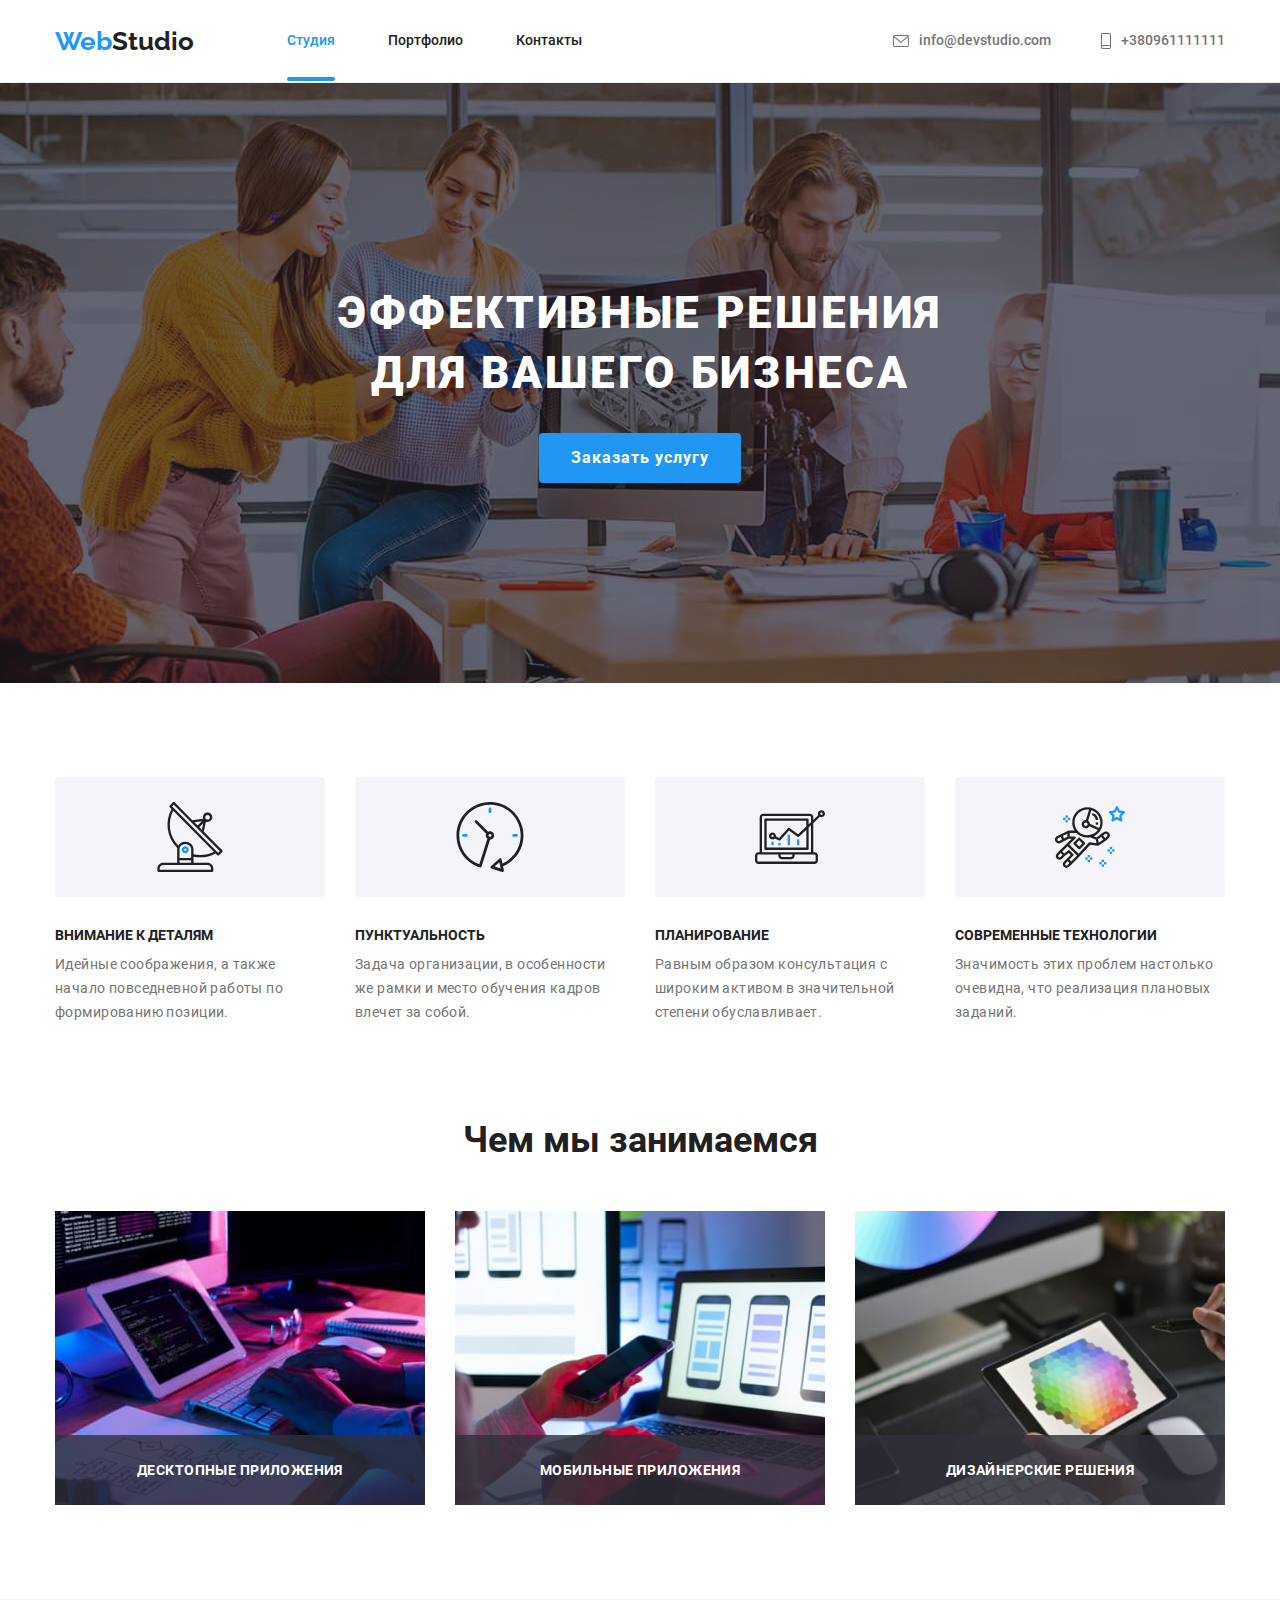
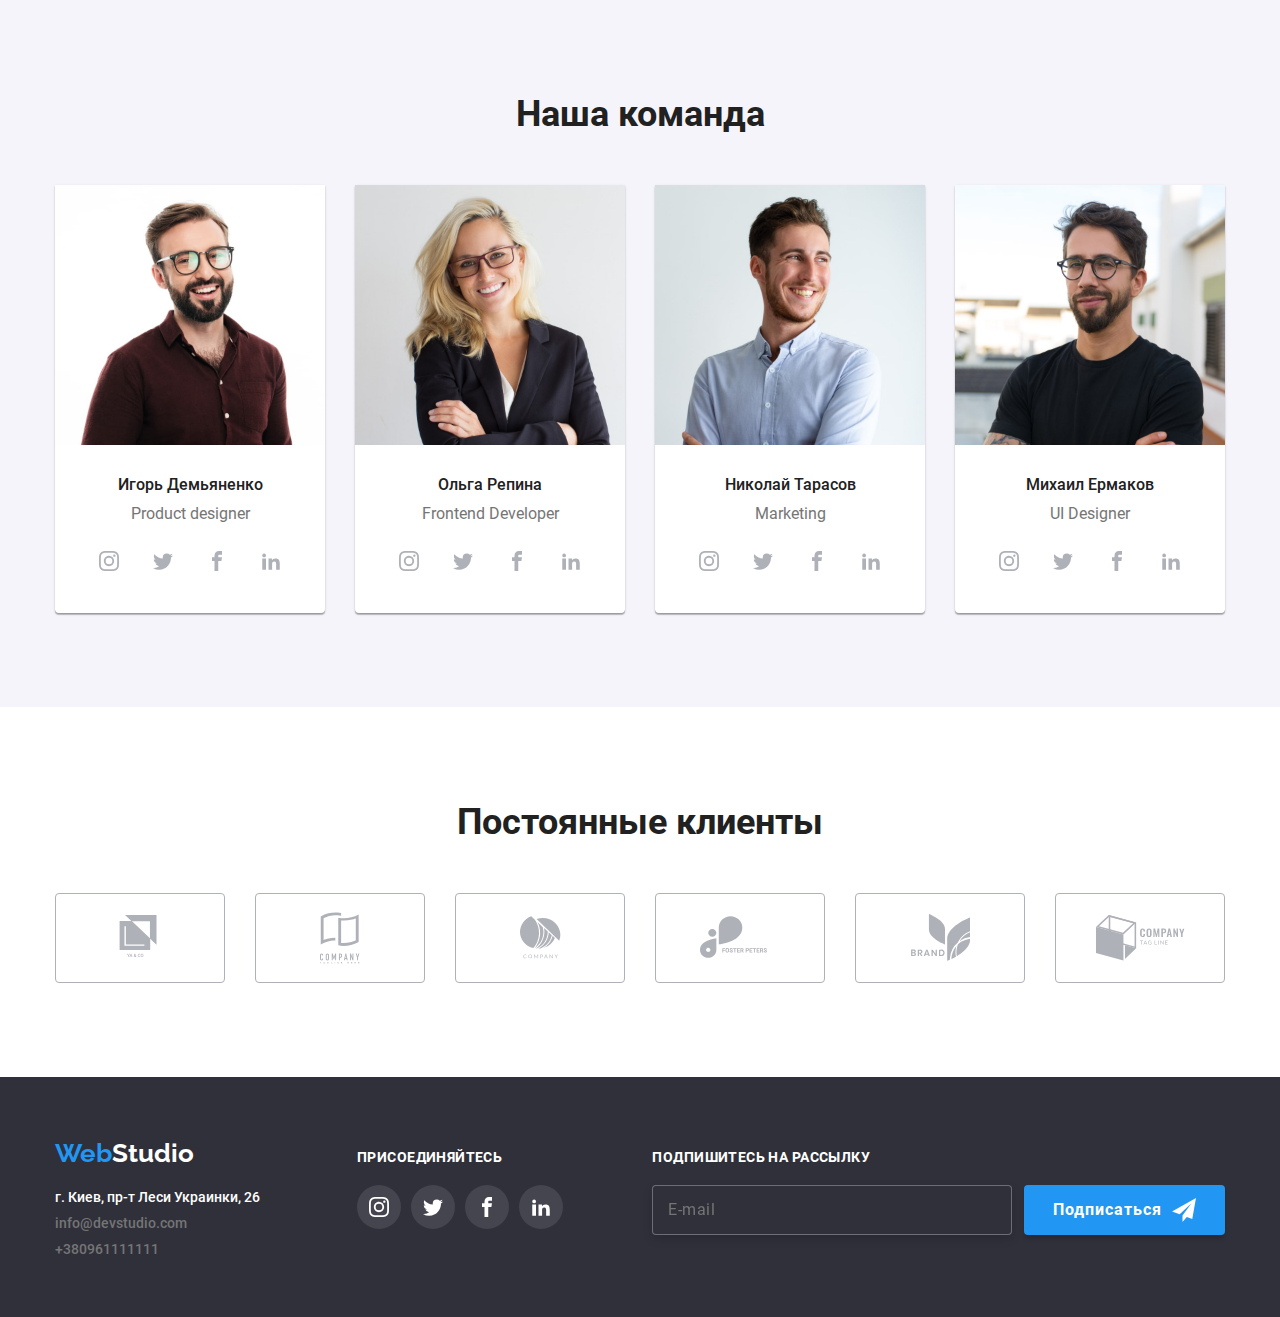
==== commit ae3b3b16: "Делает рефакторинг кода и стилей" ====
--- a/index.html
+++ b/index.html
@@ -8,8 +8,8 @@
         rel="stylesheet" href="https://cdnjs.cloudflare.com/ajax/libs/modern-normalize/1.0.0/modern-normalize.min.css"
         integrity="sha512-ISS7cAi1PEhQ8jnbJpJZMd29NlhNj4AWYyLOSp2CE/CsHxTCu+r+t0D2yoJudVrd0/8fTVPUVDzY5Tvli75u/g==" crossorigin="anonymous"
       /> -->
-      <link rel="preconnect" href="https://fonts.gstatic.com">
-      <link href="https://fonts.googleapis.com/css2?family=Raleway:wght@700&family=Roboto:wght@400;500;700;900&display=swap" rel="stylesheet">
+      <!-- <link rel="preconnect" href="https://fonts.gstatic.com">
+      <link href="https://fonts.googleapis.com/css2?family=Raleway:wght@700&family=Roboto:wght@400;500;700;900&display=swap" rel="stylesheet"> -->
       <link rel="stylesheet" href="./css/main.min.css">
   </head>
 
@@ -49,59 +49,59 @@
     <main>
 
            <!--Основная надпись с кнопкой-->
-      <section class="hero-type overlay">
+      <section class="hero overlay">
         <div class="container">
-         <h1 class="hero-text">эффективные решения<br>для вашего бизнеса</h1>
+         <h1 class="hero__text">эффективные решения<br>для вашего бизнеса</h1>
           <button type="button" class="button primary" data-modal-open>Заказать услугу</button>
         </div>
       </section>
 
       <!--Скилы и технологии-->
-      <section class="skils-type">
+      <section class="skils">
         <div class="container">
             <h2 class="visually-hidden">Наши преимущества</h2>
-            <ul class="ul-nostyle skils-container">
-              <li class="skils-element">
-                 <h3 class="title-text skils-title">внимание к деталям</h3>
-                 <p class="skils-text">Идейные соображения, а также начало повседневной работы по формированию позиции.</p>
-              </li>
-              <li class="skils-element">
-                 <h3 class="title-text skils-title">пунктуальность</h3>
-                <p class="skils-text">Задача организации, в особенности же рамки и место обучения кадров влечет за собой.</p>
-              </li>
-              <li class="skils-element">
-                <h3 class="title-text skils-title">планирование</h3>
-                <p class="skils-text">Равным образом консультация с широким активом в значительной степени обуславливает.</p>
-              </li>
-              <li class="skils-element">
-                  <h3 class="title-text skils-title">современные технологии</h3>
-                  <p class="skils-text">Значимость этих проблем настолько очевидна, что реализация плановых заданий.</p>
+            <ul class="ul-nostyle skils__container">
+              <li class="skils__element">
+                 <h3 class="title-text skils__title">внимание к деталям</h3>
+                 <p class="skils__text">Идейные соображения, а также начало повседневной работы по формированию позиции.</p>
+              </li>
+              <li class="skils__element">
+                 <h3 class="title-text skils__title">пунктуальность</h3>
+                <p class="skils__text">Задача организации, в особенности же рамки и место обучения кадров влечет за собой.</p>
+              </li>
+              <li class="skils__element">
+                <h3 class="title-text skils__title">планирование</h3>
+                <p class="skils__text">Равным образом консультация с широким активом в значительной степени обуславливает.</p>
+              </li>
+              <li class="skils__element">
+                  <h3 class="title-text skils__title">современные технологии</h3>
+                  <p class="skils__text">Значимость этих проблем настолько очевидна, что реализация плановых заданий.</p>
               </li>
             </ul>        
         </div>
       </section>
             
       <!--Чем мы занимаемся-->      
-      <section class="task-type">
+      <section class="task">
         <div class="container">
-           <h2 class="title-text task-title">Чем мы занимаемся</h2>
-           <ul class="ul-nostyle task-list">
-             <li class="task-element">          
+           <h2 class="title-text task__title">Чем мы занимаемся</h2>
+           <ul class="ul-nostyle task__list">
+             <li class="task__element">          
                  <img src="./images/box-1-min.jpg" alt="img1" width="370">
-                 <div class="task-img">
-                   <h3 class="task-name">Десктопные приложения</h3>
+                 <div class="task__img">
+                   <h3 class="task__name">Десктопные приложения</h3>
                  </div>  
              </li>
-             <li class="task-element">
+             <li class="task__element">
                    <img src="./images/box-2-min.jpg" alt="img2" width="370">
-                  <div class="task-img">
-                   <h3 class="task-name">Мобильные приложения</h3>
+                  <div class="task__img">
+                   <h3 class="task__name">Мобильные приложения</h3>
                  </div>  
              </li>
-             <li class="task-element">     
+             <li class="task__element">     
                   <img src="./images/box-3-min.jpg" alt="img3" width="370">
-                 <div class="task-img">
-                    <h3 class="task-name">Дизайнерские решения</h3>
+                 <div class="task__img">
+                    <h3 class="task__name">Дизайнерские решения</h3>
                  </div>  
              </li>
            </ul>
@@ -109,15 +109,15 @@
       </section>
 
       <!--Наша команда-->
-      <section class="person-type">
+      <section class="person">
         <div class="container">
-            <h2 class="title-text person-title">Наша команда</h2>
-            <ul class="ul-nostyle person-list">
-              <li class="person-element">
+            <h2 class="title-text person__title">Наша команда</h2>
+            <ul class="ul-nostyle person__list">
+              <li class="person__element">
                 <img src="./images/01-min.jpg" alt="Игорь Демьяненко" width="270">
-                <div class="person-information"> 
-                <h3 class="title-text name-text">Игорь Демьяненко</h3>
-                <p class="person-work">Product designer</p>
+                <div class="person__information"> 
+                <h3 class="title-text person__text">Игорь Демьяненко</h3>
+                <p class="person__work">Product designer</p>
                 <div class="social-content">
                   <ul class="ul-nostyle social-list">
                      <li class="social-element">
@@ -152,11 +152,11 @@
                 </div>
                 </div>
               </li>
-              <li class="person-element">
+              <li class="person__element">
                 <img src="./images/04-min.jpg" alt="Ольга Репина" width="270">
-                <div class="person-information"> 
-                <h3 class="title-text name-text">Ольга Репина</h3>
-                <p class="person-work">Frontend Developer</p>
+                <div class="person__information"> 
+                <h3 class="title-text person__text">Ольга Репина</h3>
+                <p class="person__work">Frontend Developer</p>
                 <div class="social-content">
                       <ul class="ul-nostyle social-list">
                         <li class="social-element">
@@ -191,11 +191,11 @@
                 </div>
               </div>
               </li>
-              <li class="person-element">
+              <li class="person__element">
                 <img src="./images/03-min.jpg" alt="Николай Тарасов" width="270">
-                <div class="person-information">
-                    <h3 class="title-text name-text">Николай Тарасов</h3>
-                    <p class="person-work">Marketing</p>
+                <div class="person__information">
+                    <h3 class="title-text person__text">Николай Тарасов</h3>
+                    <p class="person__work">Marketing</p>
                       <div class="social-content">
                         <ul class="ul-nostyle social-list">
                            <li class="social-element">
@@ -230,11 +230,11 @@
                       </div>
                   </div>
               </li>
-              <li class="person-element">
+              <li class="person__element">
                 <img src="./images/02-min.jpg" alt="Михаил Ермаков" width="270">
-               <div class="person-information">
-                  <h3 class="title-text name-text">Михаил Ермаков</h3>
-                  <p class="person-work">UI Designer</p>
+               <div class="person__information">
+                  <h3 class="title-text person__text">Михаил Ермаков</h3>
+                  <p class="person__work">UI Designer</p>
                   <div class="social-content">
                      <ul class="ul-nostyle social-list">
                         <li class="social-element">
@@ -275,11 +275,11 @@
 
       <!--Постоянные клиенты-->
 
-      <section class="regular-clients">
+      <section class="clients">
         <div class="container">
-          <h2 class="title-text clients-title">Постоянные клиенты</h2>
-            <ul class="ul-nostyle list-clients">
-                   <li class="item-clients">
+          <h2 class="title-text clients__title">Постоянные клиенты</h2>
+            <ul class="ul-nostyle clients__list">
+                   <li class="clients__item">
                      <a href="#" class="link-nostyle logo-tipe">
                       <svg class= clients-logo width=50 height=45>
                         <use href="./images/symbol-defs.svg#icon-logo-1"></use>
@@ -287,7 +287,7 @@
                          <span class="visually-hidden"> client 1</span>
                         </a>
                    </li>
-                   <li class="item-clients">
+                   <li class="clients__item">
                     <a href="#" class="link-nostyle logo-tipe">
                       <svg class= clients-logo width=40 height=52>
                         <use href="./images/symbol-defs.svg#icon-logo-2"></use>
@@ -295,7 +295,7 @@
                          <span class="visually-hidden"> client 1</span>
                     </a>
                    </li> 
-                   <li class="item-clients">
+                   <li class="clients__item">
                     <a href="#" class="link-nostyle logo-tipe">
                       <svg class= clients-logo width=41 height=43>
                         <use href="./images/symbol-defs.svg#icon-logo-3"></use>
@@ -303,7 +303,7 @@
                          <span class="visually-hidden"> client 1</span>
                     </a>
                    </li> 
-                   <li class="item-clients">
+                   <li class="clients__item">
                     <a href="#" class="link-nostyle logo-tipe">
                       <svg class= clients-logo width=80 height=43>
                         <use href="./images/symbol-defs.svg#icon-logo-4"></use>
@@ -311,7 +311,7 @@
                          <span class="visually-hidden"> client 1</span>
                     </a>
                    </li> 
-                   <li class="item-clients">
+                   <li class="clients__item">
                     <a href="#" class="link-nostyle logo-tipe">
                       <svg class= clients-logo width=59 height=47>
                         <use href="./images/symbol-defs.svg#icon-logo-5"></use>
@@ -319,7 +319,7 @@
                          <span class="visually-hidden"> client 1</span>
                     </a>
                    </li>
-                   <li class="item-clients">
+                   <li class="clients__item">
                     <a href="#" class="link-nostyle logo-tipe">
                       <svg class= clients-logo width=89 height=46>
                         <use href="./images/symbol-defs.svg#icon-logo-6"></use>
--- a/css/main.min.css
+++ b/css/main.min.css
@@ -1,2 +1,2 @@
-/*! modern-normalize v1.0.0 | MIT License | https://github.com/sindresorhus/modern-normalize */*,*::before,*::after{-webkit-box-sizing:border-box;box-sizing:border-box}:root{-moz-tab-size:4;-o-tab-size:4;tab-size:4}html{line-height:1.15;-webkit-text-size-adjust:100%}body{margin:0}body{font-family:system-ui,-apple-system,"Segoe UI",Roboto,Helvetica,Arial,sans-serif,"Apple Color Emoji","Segoe UI Emoji"}hr{height:0;color:inherit}abbr[title]{-webkit-text-decoration:underline dotted;text-decoration:underline dotted}b,strong{font-weight:bolder}code,kbd,samp,pre{font-family:ui-monospace, SFMono-Regular, Consolas, 'Liberation Mono', Menlo, monospace;font-size:1em}small{font-size:80%}sub,sup{font-size:75%;line-height:0;position:relative;vertical-align:baseline}sub{bottom:-0.25em}sup{top:-0.5em}table{text-indent:0;border-color:inherit}button,input,optgroup,select,textarea{font-family:inherit;font-size:100%;line-height:1.15;margin:0}button,select{text-transform:none}button,[type='button'],[type='reset'],[type='submit']{-webkit-appearance:button}::-moz-focus-inner{border-style:none;padding:0}:-moz-focusring{outline:1px dotted ButtonText}:-moz-ui-invalid{box-shadow:none}legend{padding:0}progress{vertical-align:baseline}::-webkit-inner-spin-button,::-webkit-outer-spin-button{height:auto}[type='search']{-webkit-appearance:textfield;outline-offset:-2px}::-webkit-search-decoration{-webkit-appearance:none}::-webkit-file-upload-button{-webkit-appearance:button;font:inherit}summary{display:list-item}.ul-nostyle{list-style:none;margin:0;padding:0}img{display:block}.link-nostyle{display:inline-block;text-decoration:none;margin:0;padding:0;-webkit-transition:color 250ms cubic-bezier(0.4, 0, 0.2, 1),background-color 250ms cubic-bezier(0.4, 0, 0.2, 1);transition:color 250ms cubic-bezier(0.4, 0, 0.2, 1),background-color 250ms cubic-bezier(0.4, 0, 0.2, 1);font-weight:500;font-size:14px;line-height:1.14}.link-nostyle:hover,.link-nostyle:focus{color:#2196F3}.link-footer{display:-webkit-box;display:-ms-flexbox;display:flex;-webkit-box-align:center;-ms-flex-align:center;align-items:center;text-decoration:none;margin:0;padding:0;-webkit-transition:color 250ms cubic-bezier(0.4, 0, 0.2, 1),background-color 250ms cubic-bezier(0.4, 0, 0.2, 1);transition:color 250ms cubic-bezier(0.4, 0, 0.2, 1),background-color 250ms cubic-bezier(0.4, 0, 0.2, 1);font-weight:500;font-size:14px;line-height:1.14}.link-footer:hover,.link-footer:focus{color:#2196F3}.cards-nostyle{text-decoration:none;color:#757575}body{font-family:Roboto,sans-serif;font-weight:400;font-size:14px;line-height:1.72;color:#757575;background-color:#fff}.visually-hidden{position:absolute;clip:rect(0 0 0 0);width:1px;height:1px;margin:-1px}.activ-page{color:#2196F3;padding:32px 0}.item .activ-page{position:relative}.activ-page::after{position:absolute;bottom:0;left:0;content:"";height:4px;width:100%;border-radius:2px;background:#2196F3}.logo{margin-right:93px;padding-top:25px;padding-bottom:25px;font-weight:700;font-size:26px;line-height:1.2;font-family:Raleway,sans-serif;color:#2196F3}.logo-footer{padding-top:0px;padding-bottom:0px;margin-bottom:20px}.header-color{color:#212121}.footer-color{color:#fff}.container{margin:0px auto;padding:0px 15px;width:1200px}.title-text{margin-top:0px;margin-bottom:0px;color:#212121}.button{display:inline-block;border:none;border-radius:4px;font-family:inherit;color:#000000;background-color:#fff;-webkit-transition:background-color 250ms cubic-bezier(0.4, 0, 0.2, 1),color 250ms cubic-bezier(0.4, 0, 0.2, 1),-webkit-box-shadow 250ms cubic-bezier(0.4, 0, 0.2, 1);transition:background-color 250ms cubic-bezier(0.4, 0, 0.2, 1),color 250ms cubic-bezier(0.4, 0, 0.2, 1),-webkit-box-shadow 250ms cubic-bezier(0.4, 0, 0.2, 1);transition:background-color 250ms cubic-bezier(0.4, 0, 0.2, 1),color 250ms cubic-bezier(0.4, 0, 0.2, 1),box-shadow 250ms cubic-bezier(0.4, 0, 0.2, 1);transition:background-color 250ms cubic-bezier(0.4, 0, 0.2, 1),color 250ms cubic-bezier(0.4, 0, 0.2, 1),box-shadow 250ms cubic-bezier(0.4, 0, 0.2, 1),-webkit-box-shadow 250ms cubic-bezier(0.4, 0, 0.2, 1)}.button.primary{padding:10px 32px;background-color:#2196F3;font-weight:700;font-size:16px;line-height:1.88;letter-spacing:0.06em;color:#fff}.button.secondary{padding:6px 22px;background-color:#F5F4FA;font-weight:500;font-size:16px;line-height:1.62;text-align:center;color:#212121}.button:hover,.button:focus,.button.secondary:hover,.button.secondary:focus{cursor:pointer;outline:none;-webkit-box-shadow:0px 3px 1px rgba(0,0,0,0.1),0px 1px 2px rgba(0,0,0,0.08),0px 2px 2px rgba(0,0,0,0.12);box-shadow:0px 3px 1px rgba(0,0,0,0.1),0px 1px 2px rgba(0,0,0,0.08),0px 2px 2px rgba(0,0,0,0.12);background-color:#2196F3;color:#fff}.mail-button{display:-webkit-box;display:-ms-flexbox;display:flex;height:50px;-webkit-box-align:center;-ms-flex-align:center;align-items:center;padding:0 29px;color:#fff;font-weight:700;font-size:16px;line-height:1.88;letter-spacing:0.06em;background-color:#2196F3;-webkit-box-shadow:0px 4px 4px rgba(0,0,0,0.15);box-shadow:0px 4px 4px rgba(0,0,0,0.15);border-radius:4px}.mail-button-text{margin-right:10px}.mail-button-icon{fill:currentColor}.form-button{margin-left:auto;margin-right:auto;padding:10px 55px;font-weight:700;font-size:16px;line-height:1.875;letter-spacing:0.06em;-webkit-box-shadow:0px 4px 4px rgba(0,0,0,0.15);box-shadow:0px 4px 4px rgba(0,0,0,0.15);background-color:#2196F3;color:#fff}.button.form-button:hover,.button.form-button:focus{background-color:#188CE8}.modal-button{position:absolute;top:8px;right:8px;display:-webkit-box;display:-ms-flexbox;display:flex;-webkit-box-pack:center;-ms-flex-pack:center;justify-content:center;-webkit-box-align:center;-ms-flex-align:center;align-items:center;padding:0px;-webkit-transition:color 250ms cubic-bezier(0.4, 0, 0.2, 1),border 250ms cubic-bezier(0.4, 0, 0.2, 1);transition:color 250ms cubic-bezier(0.4, 0, 0.2, 1),border 250ms cubic-bezier(0.4, 0, 0.2, 1);cursor:pointer;width:31px;height:31px;border:1px solid rgba(0,0,0,0.1);border-radius:50%;color:#212121;background-color:#fff}.modal-button:hover,.modal-button:focus{color:#2196F3}.cross,.cross :hover{fill:currentColor}.social-button{display:-webkit-box;display:-ms-flexbox;display:flex;-webkit-box-pack:center;-ms-flex-pack:center;justify-content:center;-webkit-box-align:center;-ms-flex-align:center;align-items:center;padding:0px;cursor:pointer;border:none;height:100%;width:100%;border-radius:50%;color:#AFB1B8;background-color:#fff;fill:#AFB1B8}.social-button:hover,.social-button:focus{color:#fff;background-color:#2196F3}.social-element{display:-webkit-box;display:-ms-flexbox;display:flex;margin-right:10px;height:44px;width:44px}.social-element:last-child{margin-right:0px}.buton-icon{width:20px;height:20px;fill:currentColor}.nav{display:-webkit-box;display:-ms-flexbox;display:flex;-webkit-box-align:center;-ms-flex-align:center;align-items:center}.header-nav{display:-webkit-box;display:-ms-flexbox;display:flex;-webkit-box-align:center;-ms-flex-align:center;align-items:center;-webkit-box-pack:justify;-ms-flex-pack:justify;justify-content:space-between}.site-nav .item{display:inline-block;margin-right:50px}.site-nav .item:last-child{margin-right:0px}.contact-nav{display:-webkit-box;display:-ms-flexbox;display:flex}.contact-nav .item{margin-right:50px}.contact-nav .item:last-child{margin-right:0px}.header-type{border-bottom:1px solid #ececec;background-color:#fff}.link-text{padding:32px 0px;color:#212121}.contact-text{display:-webkit-box;display:-ms-flexbox;display:flex;-webkit-box-align:center;-ms-flex-align:center;align-items:center;padding:32px 0px;color:#757575}.item .link-text{position:relative}.link-text:after{position:absolute;content:"";width:100%;height:4px;border-radius:2px;left:0;bottom:0;background-color:#2196F3;-webkit-transform:scale(0);transform:scale(0);-webkit-transition:-webkit-transform 250ms cubic-bezier(0.4, 0, 0.2, 1);transition:-webkit-transform 250ms cubic-bezier(0.4, 0, 0.2, 1);transition:transform 250ms cubic-bezier(0.4, 0, 0.2, 1);transition:transform 250ms cubic-bezier(0.4, 0, 0.2, 1), -webkit-transform 250ms cubic-bezier(0.4, 0, 0.2, 1)}.link-text:hover::after,.link-text:focus::after{-webkit-transform:scale(1);transform:scale(1)}.contact-icon{margin-right:10px;fill:currentColor}.footer-contact-text{color:#757575}.footer-type{padding:60px 0px;background-color:#2f303a}.footer-text{color:#fff}address{font-style:normal}.footer-element{margin-bottom:10px}.footer-element:last-child{margin-bottom:0px}.mail-list{display:-webkit-box;display:-ms-flexbox;display:flex;-webkit-box-align:center;-ms-flex-align:center;align-items:center}.email{display:-webkit-box;display:-ms-flexbox;display:flex;height:50px;width:360px;margin-right:12px;-webkit-box-align:center;-ms-flex-align:center;align-items:center}.mail-imput{height:100%;width:100%;margin:0;padding-left:15px;font-size:16px;line-height:1.25;letter-spacing:0.03em;background-color:#2f303a;border:1px solid rgba(255,255,255,0.3);border-radius:4px;-webkit-filter:drop-shadow(0px 4px 4px rgba(0,0,0,0.15));filter:drop-shadow(0px 4px 4px rgba(0,0,0,0.15));color:rgba(255,255,255,0.6)}.adress-container{margin-right:70px}.mail-container{margin-left:auto}.footer-contact{display:-webkit-box;display:-ms-flexbox;display:flex}.footer-social-title,.footer-mail-title{margin:12px 0px 20px;font-weight:700;font-size:14px;line-height:1.143;letter-spacing:0.03em;text-transform:uppercase;color:#fff}.social-list{display:-webkit-box;display:-ms-flexbox;display:flex}.buton-footer{background-color:rgba(255,255,255,0.1);color:#fff}.hero-type{padding:200px 0px;background-color:#2f303a;text-align:center}.hero-text{margin-top:0;margin-bottom:30px;font-weight:900;font-size:44px;line-height:1.36;letter-spacing:0.06em;text-transform:uppercase;color:#fff}.overlay{height:600px;max-width:1600px;margin-left:auto;margin-right:auto;background-image:-webkit-gradient(linear, left top, right top, from(rgba(47,48,58,0.4)), to(rgba(47,48,58,0.4))),url(../images/comando.jpg);background-image:linear-gradient(to right, rgba(47,48,58,0.4), rgba(47,48,58,0.4)),url(../images/comando.jpg);background-repeat:no-repeat;background-position:center;background-size:cover}.skils-type,.task-type{background-color:#fff}.skils-container,.task-list,.person-list,.list-clients{display:-webkit-box;display:-ms-flexbox;display:flex;-webkit-box-pack:center;-ms-flex-pack:center;justify-content:center}.skils-type{padding:94px 0px}.skils-title{margin-bottom:10px;font-weight:700;font-size:14px;line-height:1.14;text-transform:uppercase}.skils-text{margin:0;letter-spacing:0.03em}.skils-element{width:270px;margin-right:30px}.skils-element:last-child{margin-right:0px}.skils-element::before{display:block;content:"";height:120px;margin-bottom:30px;border-radius:4px;background:#F5F4FA;background-size:70px;background-repeat:no-repeat;background-position:center}.skils-element:nth-child(1)::before{background-image:url(../images/icons/antenna.svg)}.skils-element:nth-child(2)::before{background-image:url(../images/icons/clock.svg)}.skils-element:nth-child(3)::before{background-image:url(../images/icons/diagram.svg)}.skils-element:nth-child(4)::before{background-image:url(../images/icons/astronaut.svg)}.task-type{padding-bottom:94px}.task-img{position:relative}.task-name{position:absolute;bottom:0;left:0;display:-webkit-box;display:-ms-flexbox;display:flex;height:70px;width:100%;margin:0;padding:0;-webkit-box-pack:center;-ms-flex-pack:center;justify-content:center;-webkit-box-align:center;-ms-flex-align:center;align-items:center;font-weight:700;font-size:14px;line-height:1.143;letter-spacing:0.03em;text-transform:uppercase;background-color:rgba(47,48,58,0.8);color:#fff}.task-element{width:370;margin-right:30px}.task-element:last-child{margin-right:0px}.task-title,.person-title,.clients-title{margin-bottom:50px;text-align:center;font-weight:700;font-size:36px;line-height:1.17}.person-type{padding:94px 0px;background-color:#F5F4FA}.name-text{margin-bottom:10px;text-align:center;font-weight:500;font-size:16px;line-height:1.19}.person-work{margin-top:0px;margin-bottom:16px;text-align:center;font-size:16px;line-height:19px}.person-information{padding:30px 32px}.person-element{width:270px;margin-right:30px;-webkit-box-shadow:0px 1px 3px rgba(0,0,0,0.12),0px 1px 1px rgba(0,0,0,0.14),0px 2px 1px rgba(0,0,0,0.2);box-shadow:0px 1px 3px rgba(0,0,0,0.12),0px 1px 1px rgba(0,0,0,0.14),0px 2px 1px rgba(0,0,0,0.2);border-radius:0px 0px 4px 4px;background-color:#fff}.person-element:last-child{margin-right:0px}.regular-clients{padding-top:94px;padding-bottom:94px;background-color:#fff}.item-clients{display:-webkit-box;display:-ms-flexbox;display:flex;width:170px;height:90px;margin-right:30px;border:1px solid #AFB1B8;-webkit-transition:border 250ms cubic-bezier(0.4, 0, 0.2, 1);transition:border 250ms cubic-bezier(0.4, 0, 0.2, 1);color:#AFB1B8;border-radius:4px}.item-clients:last-child{margin-right:0px}.item-clients:hover,.item-clients:focus{cursor:pointer;border:1px solid #2196F3;color:#2196F3}.logo-tipe{display:-webkit-box;display:-ms-flexbox;display:flex;-webkit-box-pack:center;-ms-flex-pack:center;justify-content:center;-webkit-box-align:center;-ms-flex-align:center;align-items:center;margin:0px;padding:0px;width:100%;height:100%;color:currentColor}.clients-logo,.clients-logo:hover{fill:currentColor}.portfolio-cards{padding:94px 0}.cards-title{margin:0px;padding:0px;margin-bottom:4px;font-weight:700;font-size:18px;line-height:2.0}.cards-text{margin:0px;padding:0px;font-size:16px;line-height:1.88}.filter-buttons{display:-webkit-box;display:-ms-flexbox;display:flex;-webkit-box-pack:center;-ms-flex-pack:center;justify-content:center;margin-bottom:50px}.filter-element{margin-right:8px}.filter-element:last-child{margin-right:0px}.cards-container{display:-webkit-box;display:-ms-flexbox;display:flex;-ms-flex-wrap:wrap;flex-wrap:wrap}.cards-element{width:370px;margin-right:30px;margin-bottom:30px;border:1px solid #eeeeee;-webkit-transition:-webkit-box-shadow 250ms var(--cubic);transition:-webkit-box-shadow 250ms var(--cubic);transition:box-shadow 250ms var(--cubic);transition:box-shadow 250ms var(--cubic), -webkit-box-shadow 250ms var(--cubic)}.cards-element:nth-child(3n){margin-right:0px}.cards-element:nth-last-child(-n+3){margin-bottom:0px}.cards-link{display:block;width:100%;height:100%}.cards-element:hover,.cards-nostyle.cards-link:focus{-webkit-box-shadow:0px 1px 1px rgba(0,0,0,0.12),0px 4px 4px rgba(0,0,0,0.06),1px 4px 6px rgba(0,0,0,0.16);box-shadow:0px 1px 1px rgba(0,0,0,0.12),0px 4px 4px rgba(0,0,0,0.06),1px 4px 6px rgba(0,0,0,0.16)}.cards-information{padding:20px 24px}.cards-position{position:relative;overflow:hidden}.overlay-portfolio{position:absolute;top:0;left:0;width:100%;height:100%;background-color:rgba(33,150,243,0.9);-webkit-transform:translateY(100%);transform:translateY(100%);-webkit-transition:-webkit-transform 250ms cubic-bezier(0.4, 0, 0.2, 1);transition:-webkit-transform 250ms cubic-bezier(0.4, 0, 0.2, 1);transition:transform 250ms cubic-bezier(0.4, 0, 0.2, 1);transition:transform 250ms cubic-bezier(0.4, 0, 0.2, 1), -webkit-transform 250ms cubic-bezier(0.4, 0, 0.2, 1)}.cards-content{position:absolute;top:0;left:0;margin:0;padding:63px 24px;font-weight:400;font-size:18px;line-height:1.556;letter-spacing:0.03em;color:#fff}.cards-element:hover .overlay-portfolio,.cards-nostyle.cards-link:focus .overlay-portfolio{opacity:1;-webkit-transform:translateY(0);transform:translateY(0)}.backdrop{position:fixed;top:0;left:0;height:100%;width:100%;opacity:1;background-color:rgba(0,0,0,0.2);-webkit-transition:opacity 250ms cubic-bezier(0.4, 0, 0.2, 1);transition:opacity 250ms cubic-bezier(0.4, 0, 0.2, 1)}.backdrop.is-hidden{opacity:0;pointer-events:none}.modal{position:absolute;left:50%;top:50%;width:528px;height:581px;padding:40px;border-radius:4px;-webkit-box-shadow:0px 1px 3px rgba(0,0,0,0.12),0px 1px 1px rgba(0,0,0,0.14),0px 2px 1px rgba(0,0,0,0.2);box-shadow:0px 1px 3px rgba(0,0,0,0.12),0px 1px 1px rgba(0,0,0,0.14),0px 2px 1px rgba(0,0,0,0.2);background-color:#fff;-webkit-transform:translate(-50%, -50%) scale(1);transform:translate(-50%, -50%) scale(1);-webkit-transition:-webkit-transform 250ms cubic-bezier(0.4, 0, 0.2, 1);transition:-webkit-transform 250ms cubic-bezier(0.4, 0, 0.2, 1);transition:transform 250ms cubic-bezier(0.4, 0, 0.2, 1);transition:transform 250ms cubic-bezier(0.4, 0, 0.2, 1), -webkit-transform 250ms cubic-bezier(0.4, 0, 0.2, 1)}.apply-form{width:100%;margin-left:auto;margin-right:auto}.modal-title{margin:0 0 12px;font-weight:700;font-size:20px;line-height:1.15;text-align:center;letter-spacing:0.03em;color:#212121}.label-text{margin-bottom:4px;font-size:12px;line-height:1.167;letter-spacing:0.01em}.form-field{display:-webkit-box;display:-ms-flexbox;display:flex;-webkit-box-orient:vertical;-webkit-box-direction:normal;-ms-flex-direction:column;flex-direction:column;margin-bottom:10px;width:100%}.form-field input{width:100%;margin:0;padding:12px 16px 12px 42px;border:1px solid rgba(33,33,33,0.2);border-radius:4px;-webkit-transition:border 250ms cubic-bezier(0.4, 0, 0.2, 1);transition:border 250ms cubic-bezier(0.4, 0, 0.2, 1)}.form-field textarea{resize:none}.form-field textarea{width:100%;margin:0;padding:12px 16px;border:1px solid rgba(33,33,33,0.2);border-radius:4px}textarea::-webkit-input-placeholder{color:rgba(117,117,117,0.5)}textarea:-ms-input-placeholder{color:rgba(117,117,117,0.5)}textarea::-ms-input-placeholder{color:rgba(117,117,117,0.5)}textarea::placeholder{color:rgba(117,117,117,0.5)}.entry-field{position:relative}.field-icon{position:absolute;left:12px;top:50%;-webkit-transform:translateY(-50%);transform:translateY(-50%);width:18px;height:18px;fill:currentColor;-webkit-transition:fill 250ms cubic-bezier(0.4, 0, 0.2, 1);transition:fill 250ms cubic-bezier(0.4, 0, 0.2, 1)}.form-field input:hover,.form-field input:focus,.form-field textarea:hover,.form-field textarea:focus{cursor:pointer;outline:none;border:1px solid #2196F3}.form-field input:hover+.field-icon,.form-field input:focus+.field-icon{fill:#2196F3}.contract-link{color:#2196F3}.checkbox-container{display:-webkit-box;display:-ms-flexbox;display:flex;position:relative;margin-top:20px;margin-bottom:30px}.checkbox{position:absolute;width:1px;height:1px;margin:-1px;border:0;padding:0;clip:rect(0 0 0 0);overflow:hidden}.checkbox:checked+.label::after,.checkbox:checked:focus+.label::after{background-color:#2196F3;border:#2196F3;background-image:url(../images/icons/icon-check.svg);background-size:contain;background-origin:border-box}.checkbox:focus+.label::after{border:2px solid #2196F3}.label{display:-webkit-box;display:-ms-flexbox;display:flex;margin-left:auto;margin-right:auto;padding-left:8px}.label::after{position:absolute;left:12px;top:50%;-webkit-transform:translateY(-50%);transform:translateY(-50%);content:"";width:16px;height:16px;background-color:#fff;border:2px solid #212121;border-radius:4px}
+/*! modern-normalize v1.0.0 | MIT License | https://github.com/sindresorhus/modern-normalize */*,*::before,*::after{box-sizing:border-box}:root{-moz-tab-size:4;tab-size:4}html{line-height:1.15;-webkit-text-size-adjust:100%}body{margin:0}body{font-family:system-ui,-apple-system,"Segoe UI",Roboto,Helvetica,Arial,sans-serif,"Apple Color Emoji","Segoe UI Emoji"}hr{height:0;color:inherit}abbr[title]{text-decoration:underline dotted}b,strong{font-weight:bolder}code,kbd,samp,pre{font-family:ui-monospace, SFMono-Regular, Consolas, 'Liberation Mono', Menlo, monospace;font-size:1em}small{font-size:80%}sub,sup{font-size:75%;line-height:0;position:relative;vertical-align:baseline}sub{bottom:-0.25em}sup{top:-0.5em}table{text-indent:0;border-color:inherit}button,input,optgroup,select,textarea{font-family:inherit;font-size:100%;line-height:1.15;margin:0}button,select{text-transform:none}button,[type='button'],[type='reset'],[type='submit']{-webkit-appearance:button}::-moz-focus-inner{border-style:none;padding:0}:-moz-focusring{outline:1px dotted ButtonText}:-moz-ui-invalid{box-shadow:none}legend{padding:0}progress{vertical-align:baseline}::-webkit-inner-spin-button,::-webkit-outer-spin-button{height:auto}[type='search']{-webkit-appearance:textfield;outline-offset:-2px}::-webkit-search-decoration{-webkit-appearance:none}::-webkit-file-upload-button{-webkit-appearance:button;font:inherit}summary{display:list-item}.ul-nostyle{margin:0;padding:0;list-style:none}.link-nostyle,.link-footer,.cards-nostyle{margin:0;padding:0;text-decoration:none}.link-footer,.nav,.header-nav,.contact-nav,.mail-list,.skils__container,.task__list,.task__name,.person__list,.clients__list{display:flex;align-items:center}img{display:block}@font-face{font-family:'Raleway';font-style:normal;font-weight:700;src:url("../fonts/raleway-v19-latin-700.eot");src:local(""),url("../fonts/raleway-v19-latin-700.eot?#iefix") format("embedded-opentype"),url("../fonts/raleway-v19-latin-700.woff2") format("woff2"),url("../fonts/raleway-v19-latin-700.woff") format("woff"),url("../fonts/raleway-v19-latin-700.ttf") format("truetype"),url("../fonts/raleway-v19-latin-700.svg#Raleway") format("svg")}@font-face{font-family:'Roboto';font-style:normal;font-weight:400;src:url("../fonts/roboto-v20-latin_cyrillic-regular.eot");src:local(""),url("../fonts/roboto-v20-latin_cyrillic-regular.eot?#iefix") format("embedded-opentype"),url("../fonts/roboto-v20-latin_cyrillic-regular.woff2") format("woff2"),url("../fonts/roboto-v20-latin_cyrillic-regular.woff") format("woff"),url("../fonts/roboto-v20-latin_cyrillic-regular.ttf") format("truetype"),url("../fonts/roboto-v20-latin_cyrillic-regular.svg#Roboto") format("svg")}@font-face{font-family:'Roboto';font-style:normal;font-weight:500;src:url("../fonts/roboto-v20-latin_cyrillic-500.eot");src:local(""),url("../fonts/roboto-v20-latin_cyrillic-500.eot?#iefix") format("embedded-opentype"),url("../fonts/roboto-v20-latin_cyrillic-500.woff2") format("woff2"),url("../fonts/roboto-v20-latin_cyrillic-500.woff") format("woff"),url("../fonts/roboto-v20-latin_cyrillic-500.ttf") format("truetype"),url("../fonts/roboto-v20-latin_cyrillic-500.svg#Roboto") format("svg")}@font-face{font-family:'Roboto';font-style:normal;font-weight:700;src:url("../fonts/roboto-v20-latin_cyrillic-700.eot");src:local(""),url("../fonts/roboto-v20-latin_cyrillic-700.eot?#iefix") format("embedded-opentype"),url("../fonts/roboto-v20-latin_cyrillic-700.woff2") format("woff2"),url("../fonts/roboto-v20-latin_cyrillic-700.woff") format("woff"),url("../fonts/roboto-v20-latin_cyrillic-700.ttf") format("truetype"),url("../fonts/roboto-v20-latin_cyrillic-700.svg#Roboto") format("svg")}@font-face{font-family:'Roboto';font-style:normal;font-weight:900;src:url("../fonts/roboto-v20-latin_cyrillic-900.eot");src:local(""),url("../fonts/roboto-v20-latin_cyrillic-900.eot?#iefix") format("embedded-opentype"),url("../fonts/roboto-v20-latin_cyrillic-900.woff2") format("woff2"),url("../fonts/roboto-v20-latin_cyrillic-900.woff") format("woff"),url("../fonts/roboto-v20-latin_cyrillic-900.ttf") format("truetype"),url("../fonts/roboto-v20-latin_cyrillic-900.svg#Roboto") format("svg")}.link-nostyle{display:inline-block;transition:color 250ms cubic-bezier(0.4, 0, 0.2, 1),background-color 250ms cubic-bezier(0.4, 0, 0.2, 1);font-weight:500;font-size:14px;line-height:1.14}.link-nostyle:hover,.link-nostyle:focus{color:#2196F3}.link-footer{transition:color 250ms cubic-bezier(0.4, 0, 0.2, 1),background-color 250ms cubic-bezier(0.4, 0, 0.2, 1);font-size:14px;font-weight:500;line-height:1.143}.link-footer:hover,.link-footer:focus{color:#2196F3}.cards-nostyle{color:#757575}body{font-family:Roboto,sans-serif;font-size:14px;font-weight:400;line-height:1.714;color:#757575;background-color:#fff}.visually-hidden{position:absolute;clip:rect(0 0 0 0);width:1px;height:1px;margin:-1px}.activ-page{color:#2196F3;padding:32px 0}.item .activ-page{position:relative}.activ-page::after{position:absolute;bottom:0;left:0;content:"";height:4px;width:100%;border-radius:2px;background:#2196F3}.logo{margin-right:93px;padding-top:25px;padding-bottom:25px;font-size:26px;font-weight:700;line-height:1.231;font-family:Raleway,sans-serif;color:#2196F3}.logo-footer{padding-top:0px;padding-bottom:0px;margin-bottom:20px}.header-color{color:#212121}.footer-color{color:#fff}.container{margin:0px auto;padding:0px 15px;width:1200px}.title-text{margin-top:0px;margin-bottom:0px;color:#212121}.button{display:inline-block;border:none;border-radius:4px;font-family:inherit;color:#000000;background-color:#fff;transition:background-color 250ms cubic-bezier(0.4, 0, 0.2, 1),color 250ms cubic-bezier(0.4, 0, 0.2, 1),box-shadow 250ms cubic-bezier(0.4, 0, 0.2, 1)}.button.primary{padding:10px 32px;background-color:#2196F3;font-size:16px;font-weight:700;line-height:1.875;letter-spacing:0.06em;color:#fff}.button.secondary{padding:6px 22px;background-color:#F5F4FA;font-size:16px;font-weight:500;line-height:1.625;text-align:center;color:#212121}.button.secondary:hover,.button.secondary:focus{cursor:pointer;outline:none;box-shadow:0px 3px 1px rgba(0,0,0,0.1),0px 1px 2px rgba(0,0,0,0.08),0px 2px 2px rgba(0,0,0,0.12);background-color:#2196F3;color:#fff}.button:hover,.button:focus{cursor:pointer;outline:none;box-shadow:0px 3px 1px rgba(0,0,0,0.1),0px 1px 2px rgba(0,0,0,0.08),0px 2px 2px rgba(0,0,0,0.12);background-color:#2196F3;color:#fff}.mail-button{display:flex;align-items:center;height:50px;padding:0 29px;color:#fff;font-size:16px;font-weight:700;line-height:1.875;letter-spacing:0.06em;background-color:#2196F3;box-shadow:0px 4px 4px rgba(0,0,0,0.15);border-radius:4px}.mail-button-text{margin-right:10px}.mail-button-icon{fill:currentColor}.form-button{margin-left:auto;margin-right:auto;padding:10px 55px;font-size:16px;font-weight:700;line-height:1.875;letter-spacing:0.06em;box-shadow:0px 4px 4px rgba(0,0,0,0.15);background-color:#2196F3;color:#fff}.form-button:hover,.form-button:focus{background-color:#188CE8}.modal-button{position:absolute;top:8px;right:8px;display:flex;justify-content:center;align-items:center;padding:0px;transition:color 250ms cubic-bezier(0.4, 0, 0.2, 1),border 250ms cubic-bezier(0.4, 0, 0.2, 1);cursor:pointer;width:31px;height:31px;border:1px solid rgba(0,0,0,0.1);border-radius:50%;color:#212121;background-color:#fff}.modal-button:hover,.modal-button:focus{color:#2196F3}.cross,.cross :hover{fill:currentColor}.social-button{display:flex;align-items:center;justify-content:center;padding:0px;cursor:pointer;border:none;height:100%;width:100%;border-radius:50%;color:#AFB1B8;background-color:#fff;fill:#AFB1B8}.social-button:hover,.social-button:focus{color:#fff;background-color:#2196F3}.social-element{display:flex;margin-right:10px;height:44px;width:44px}.social-element:last-child{margin-right:0px}.buton-icon{width:20px;height:20px;fill:currentColor}.header-nav{justify-content:space-between}.site-nav .item{display:inline-block;margin-right:50px}.site-nav .item:last-child{margin-right:0px}.contact-nav .item{margin-right:50px}.contact-nav .item:last-child{margin-right:0px}.header-type{border-bottom:1px solid #ececec;background-color:#fff}.link-text{padding:32px 0px;color:#212121}.contact-text{display:flex;align-items:center;padding:32px 0px;color:#757575}.item .link-text{position:relative}.link-text:after{position:absolute;content:"";width:100%;height:4px;border-radius:2px;left:0;bottom:0;background-color:#2196F3;transform:scale(0);transition:transform 250ms cubic-bezier(0.4, 0, 0.2, 1)}.link-text:hover::after,.link-text:focus::after{transform:scale(1)}.contact-icon{margin-right:10px;fill:currentColor}.footer-contact-text{color:#757575}.footer-type{padding:60px 0px;background-color:#2f303a}.footer-text{color:#fff}address{font-style:normal}.footer-element{margin-bottom:10px}.footer-element:last-child{margin-bottom:0px}.email{display:flex;height:50px;width:360px;margin-right:12px;align-items:center}.mail-imput{height:100%;width:100%;margin:0;padding-left:15px;font-size:16px;line-height:1.25;letter-spacing:0.03em;background-color:#2f303a;border:1px solid rgba(255,255,255,0.3);border-radius:4px;filter:drop-shadow(0px 4px 4px rgba(0,0,0,0.15));color:rgba(255,255,255,0.6)}.adress-container{margin-right:70px}.mail-container{margin-left:auto}.footer-contact{display:flex}.footer-social-title,.footer-mail-title{margin:12px 0px 20px;font-weight:700;font-size:14px;line-height:1.143;letter-spacing:0.03em;text-transform:uppercase;color:#fff}.social-list{display:flex}.buton-footer{background-color:rgba(255,255,255,0.1);color:#fff}.hero{padding:200px 0px;background-color:#2f303a;text-align:center}.hero__text{margin-top:0;margin-bottom:30px;font-size:44px;font-weight:900;line-height:1.364;letter-spacing:0.06em;text-transform:uppercase;color:#fff}.overlay{height:600px;max-width:1600px;margin-left:auto;margin-right:auto;background-image:linear-gradient(to right, rgba(47,48,58,0.4), rgba(47,48,58,0.4)),url(../images/comando.jpg);background-repeat:no-repeat;background-position:center;background-size:cover}.skils{padding:94px 0px;background-color:#fff}.skils__container{justify-content:center}.skils__title{margin-bottom:10px;font-size:14px;font-weight:700;line-height:1.143;text-transform:uppercase}.skils__text{margin:0;letter-spacing:0.03em}.skils__element{width:270px;margin-right:30px}.skils__element:last-child{margin-right:0px}.skils__element::before{display:block;content:"";height:120px;margin-bottom:30px;border-radius:4px;background:#F5F4FA;background-size:70px;background-repeat:no-repeat;background-position:center}.skils__element:nth-child(1)::before{background-image:url(../images/icons/antenna.svg)}.skils__element:nth-child(2)::before{background-image:url(../images/icons/clock.svg)}.skils__element:nth-child(3)::before{background-image:url(../images/icons/diagram.svg)}.skils__element:nth-child(4)::before{background-image:url(../images/icons/astronaut.svg)}.task{padding-bottom:94px;background-color:#fff}.task__title{margin-bottom:50px;text-align:center;font-size:36px;font-weight:700;line-height:1.167}.task__list{justify-content:center}.task__img{position:relative}.task__name{position:absolute;bottom:0;left:0;justify-content:center;height:70px;width:100%;margin:0;padding:0;font-size:14px;font-weight:700;line-height:1.143;letter-spacing:0.03em;text-transform:uppercase;background-color:rgba(47,48,58,0.8);color:#fff}.task__element{width:370;margin-right:30px}.task__element:last-child{margin-right:0px}.person{padding:94px 0px;background-color:#F5F4FA}.person__list{justify-content:center}.person__title{margin-bottom:50px;text-align:center;font-size:36px;font-weight:700;line-height:1.167}.person__text{margin-bottom:10px;text-align:center;font-size:16px;font-weight:500;line-height:1.188}.person__work{margin-top:0px;margin-bottom:16px;text-align:center;font-size:16px;line-height:19px}.person__information{padding:30px 32px}.person__element{width:270px;margin-right:30px;box-shadow:0px 1px 3px rgba(0,0,0,0.12),0px 1px 1px rgba(0,0,0,0.14),0px 2px 1px rgba(0,0,0,0.2);border-radius:0px 0px 4px 4px;background-color:#fff}.person__element:last-child{margin-right:0px}.clients{padding-top:94px;padding-bottom:94px;background-color:#fff}.clients__list{justify-content:center}.clients__title{margin-bottom:50px;text-align:center;font-size:36px;font-weight:700;line-height:1.167}.clients__item{display:flex;width:170px;height:90px;margin-right:30px;border:1px solid #AFB1B8;transition:border 250ms cubic-bezier(0.4, 0, 0.2, 1);color:#AFB1B8;border-radius:4px}.clients__item:last-child{margin-right:0px}.clients__item:hover,.clients__item:focus{cursor:pointer;border:1px solid #2196F3;color:#2196F3}.logo-tipe{display:flex;align-items:center;justify-content:center;margin:0px;padding:0px;width:100%;height:100%;color:currentColor}.clients-logo,.clients-logo:hover{fill:currentColor}.filter-buttons{display:flex;justify-content:center;margin-bottom:50px}.filter-element{margin-right:8px}.filter-element:last-child{margin-right:0px}.cards{padding:94px 0}.cards__title{margin:0px;padding:0px;margin-bottom:4px;font-size:18px;font-weight:700;line-height:2}.cards__text{margin:0px;padding:0px;font-size:16px;font-weight:400;line-height:1.875}.cards__container{display:flex;flex-wrap:wrap}.cards__link{display:block;width:100%;height:100%}.cards__element{width:370px;margin-right:30px;margin-bottom:30px;border:1px solid #eeeeee;transition:box-shadow 250ms var(--cubic)}.cards__element:nth-child(3n){margin-right:0px}.cards__element:nth-last-child(-n+3){margin-bottom:0px}.cards__information{padding:20px 24px}.cards__position{position:relative;overflow:hidden}.cards__content{position:absolute;top:0;left:0;margin:0;padding:63px 24px;font-weight:400;font-size:18px;line-height:1.556;letter-spacing:0.03em;color:#fff}.cards__element:hover,.cards-nostyle.cards__link:focus{box-shadow:0px 1px 1px rgba(0,0,0,0.12),0px 4px 4px rgba(0,0,0,0.06),1px 4px 6px rgba(0,0,0,0.16)}.overlay-portfolio{position:absolute;top:0;left:0;width:100%;height:100%;background-color:rgba(33,150,243,0.9);transform:translateY(100%);transition:transform 250ms cubic-bezier(0.4, 0, 0.2, 1)}.cards__element:hover .overlay-portfolio,.cards-nostyle.cards__link:focus .overlay-portfolio{opacity:1;transform:translateY(0)}.backdrop{position:fixed;top:0;left:0;height:100%;width:100%;opacity:1;background-color:rgba(0,0,0,0.2);transition:opacity 250ms cubic-bezier(0.4, 0, 0.2, 1)}.backdrop.is-hidden{opacity:0;pointer-events:none}.modal{position:absolute;left:50%;top:50%;width:528px;height:581px;padding:40px;border-radius:4px;box-shadow:0px 1px 3px rgba(0,0,0,0.12),0px 1px 1px rgba(0,0,0,0.14),0px 2px 1px rgba(0,0,0,0.2);background-color:#fff;transform:translate(-50%, -50%) scale(1);transition:transform 250ms cubic-bezier(0.4, 0, 0.2, 1)}.apply-form{width:100%;margin-left:auto;margin-right:auto}.modal-title{margin:0 0 12px;font-weight:700;font-size:20px;line-height:1.15;text-align:center;letter-spacing:0.03em;color:#212121}.label-text{margin-bottom:4px;font-size:12px;line-height:1.167;letter-spacing:0.01em}.form-field{display:flex;flex-direction:column;margin-bottom:10px;width:100%}.form-field input{width:100%;margin:0;padding:12px 16px 12px 42px;border:1px solid rgba(33,33,33,0.2);border-radius:4px;transition:border 250ms cubic-bezier(0.4, 0, 0.2, 1)}.form-field input:hover+.field-icon,.form-field input:focus+.field-icon{fill:#2196F3}.form-field input:hover,.form-field input:focus{cursor:pointer;outline:none;border:1px solid #2196F3}.form-field textarea{resize:none}.form-field textarea{width:100%;margin:0;padding:12px 16px;border:1px solid rgba(33,33,33,0.2);border-radius:4px}.form-field textarea::placeholder{color:rgba(117,117,117,0.5)}.form-field textarea:hover,.form-field textarea:focus{cursor:pointer;outline:none;border:1px solid #2196F3}.entry-field{position:relative}.field-icon{position:absolute;left:12px;top:50%;transform:translateY(-50%);width:18px;height:18px;fill:currentColor;transition:fill 250ms cubic-bezier(0.4, 0, 0.2, 1)}.contract-link{color:#2196F3}.checkbox-container{display:flex;position:relative;margin-top:20px;margin-bottom:30px}.checkbox{position:absolute;width:1px;height:1px;margin:-1px;border:0;padding:0;clip:rect(0 0 0 0);overflow:hidden}.checkbox:checked+.label::after,.checkbox:checked:focus+.label::after{background-color:#2196F3;border:#2196F3;background-image:url(../images/icons/icon-check.svg);background-size:contain;background-origin:border-box}.checkbox:focus+.label::after{border:2px solid #2196F3}.label{display:flex;margin-left:auto;margin-right:auto;padding-left:8px}.label::after{position:absolute;left:12px;top:50%;transform:translateY(-50%);content:"";width:16px;height:16px;background-color:#fff;border:2px solid #212121;border-radius:4px}
 /*# sourceMappingURL=main.min.css.map */